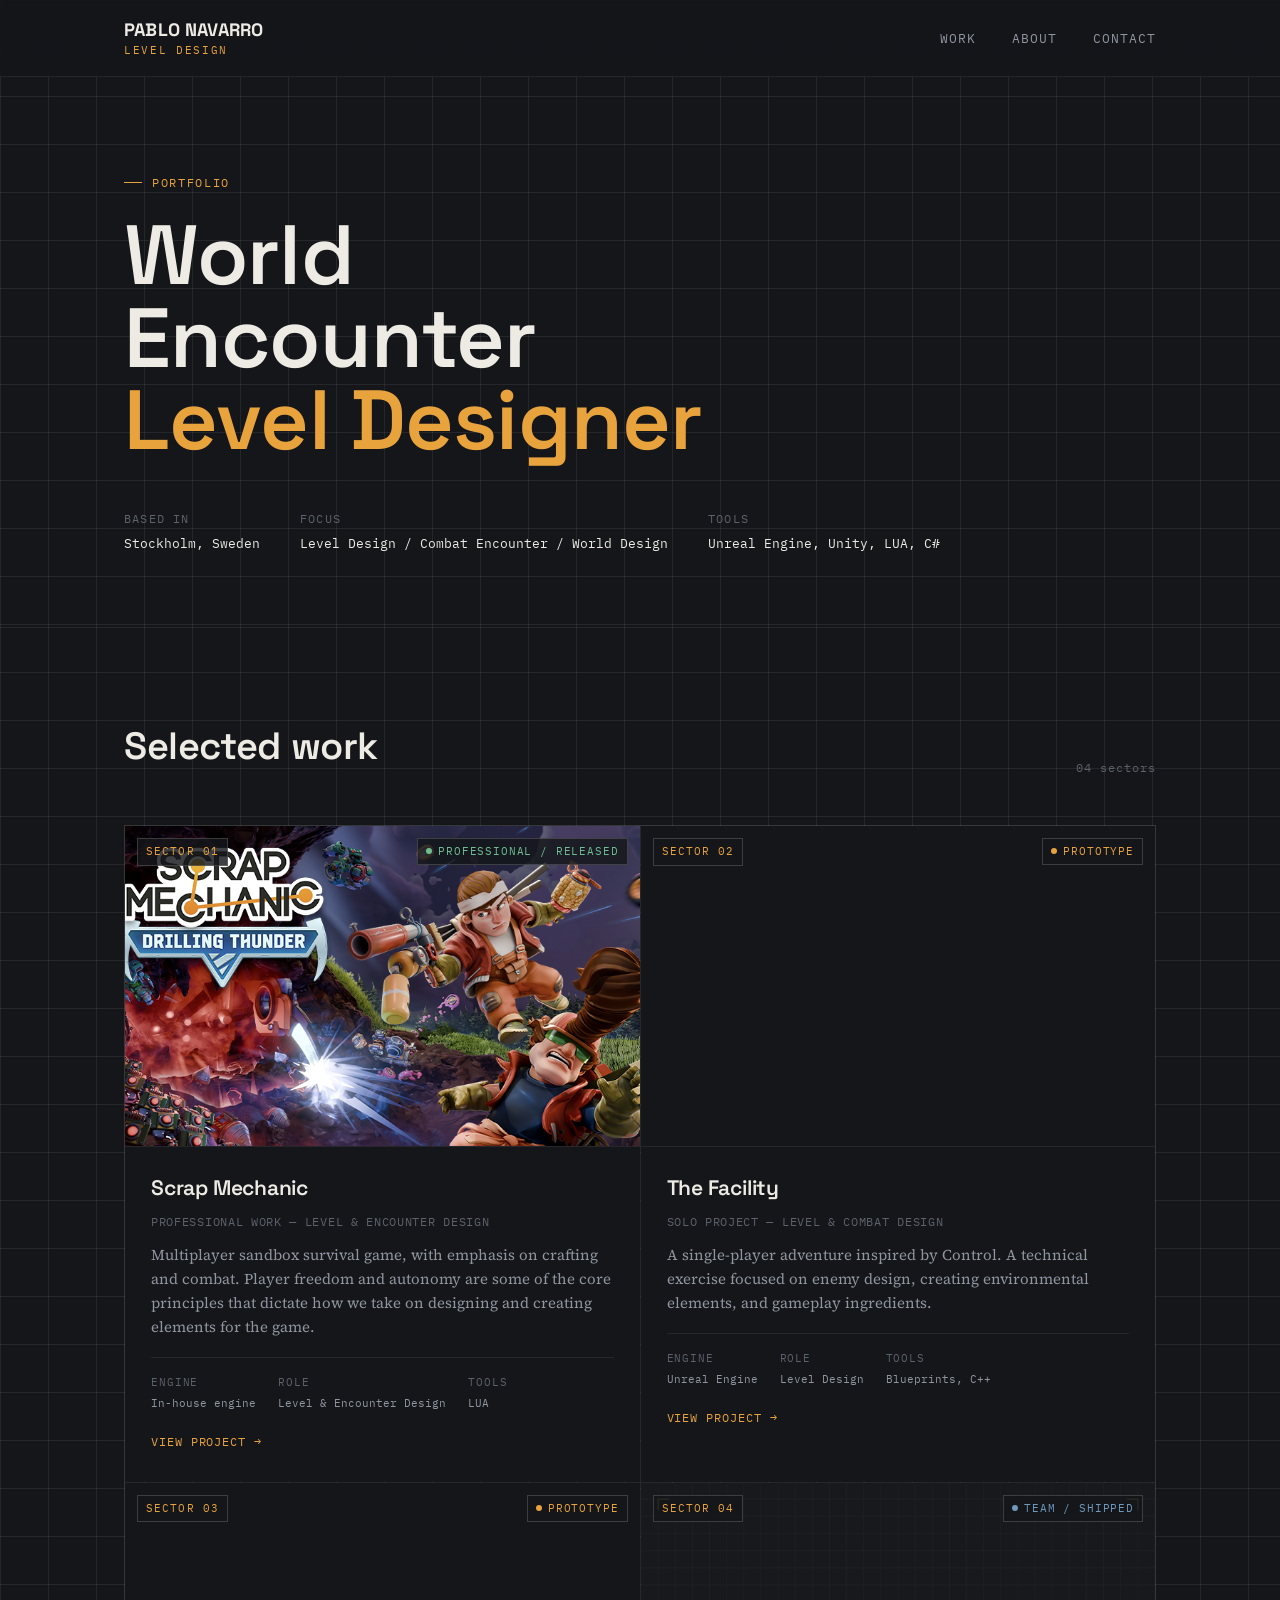
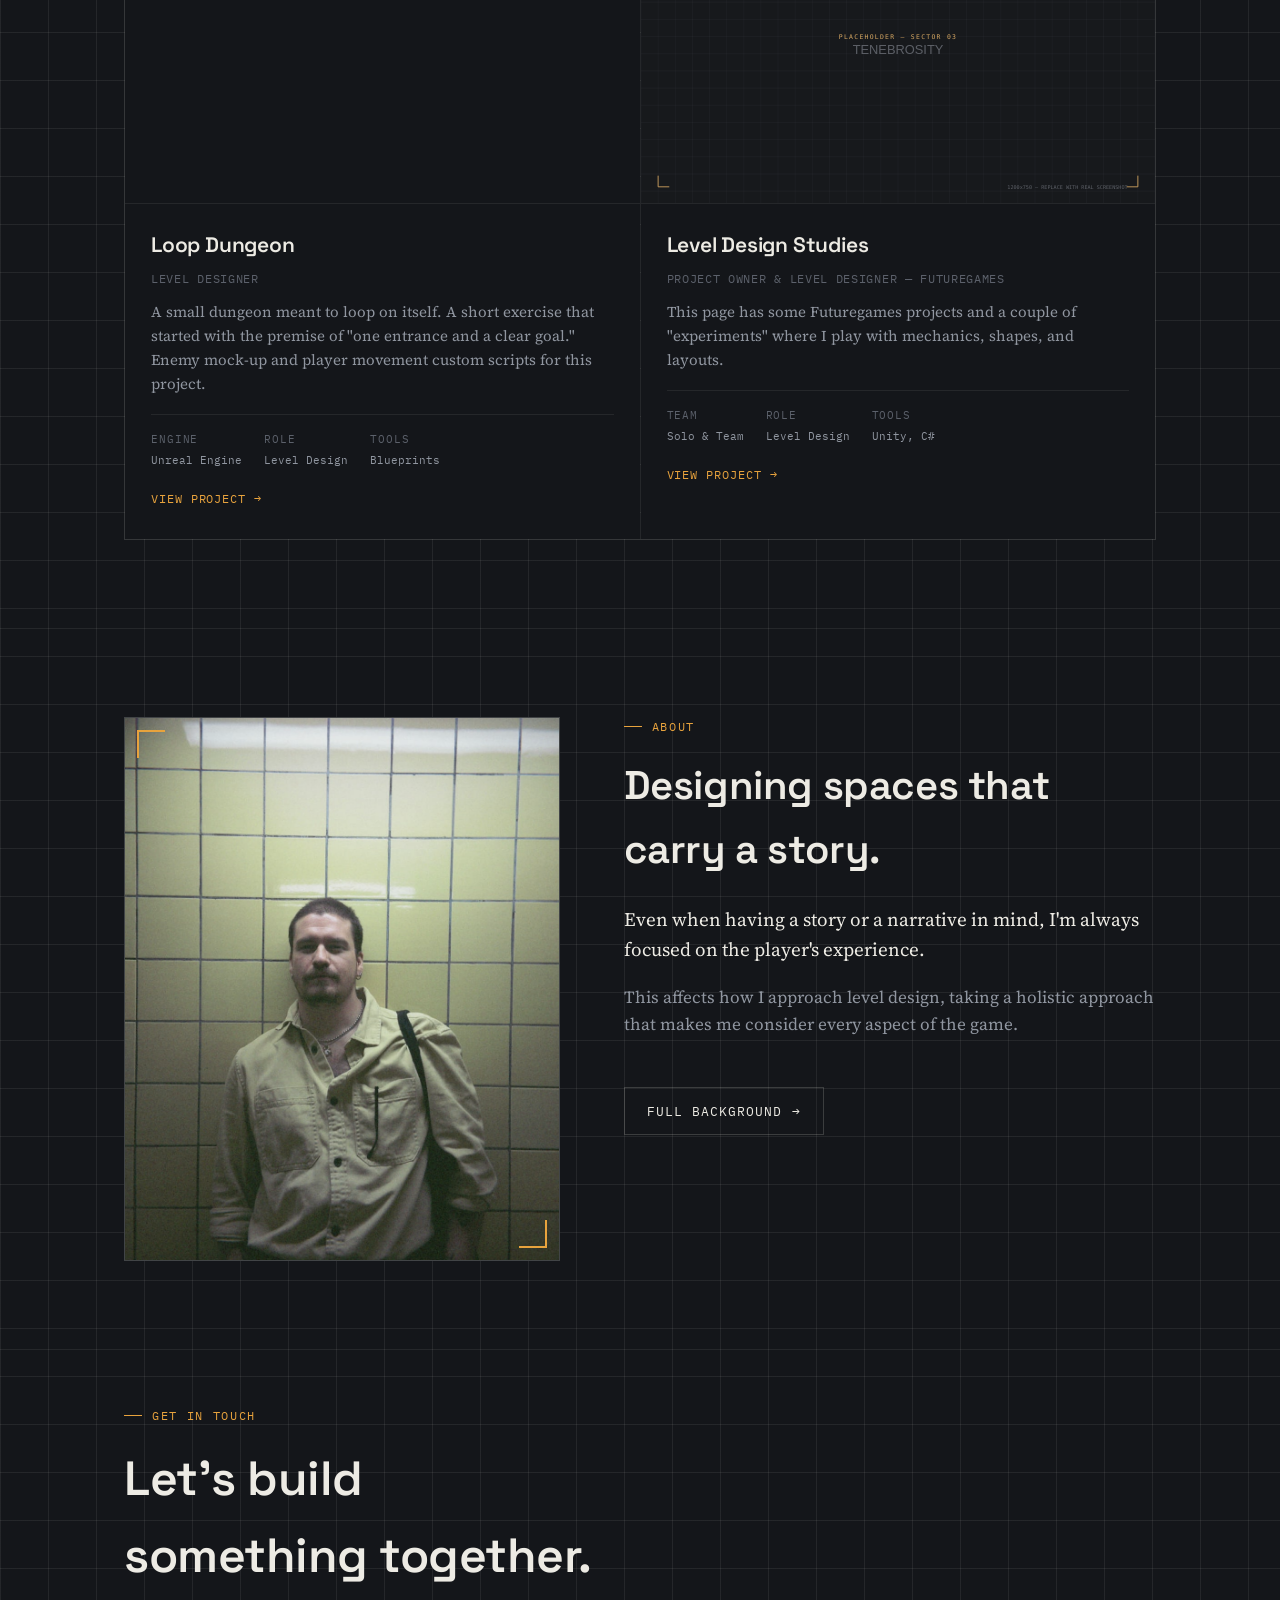
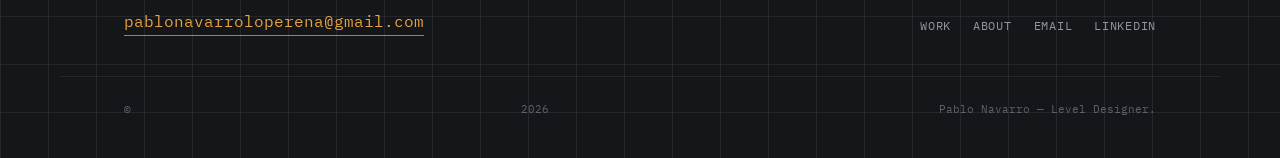
==== index.html @ ce0a7818 "Remove lede paragraph from homepage hero Co-Authored-By: Claude Sonnet 5.5 <noreply@anthropic.com>" ====
<!DOCTYPE html>
<html lang="en">
<head>
<meta charset="UTF-8">
<meta name="viewport" content="width=device-width, initial-scale=1.0">
<title>Pablo Navarro — Level Designer</title>
<meta name="description" content="Level designer focused on combat pacing, environmental storytelling, and encounter design.">
<link rel="stylesheet" href="css/style.css">
</head>
<body>

<header class="site-header">
  <div class="wrap">
    <a href="index.html" class="brand">PABLO NAVARRO<span>Level Design</span></a>
    <nav class="nav-links">
      <a href="index.html#work">Work</a>
      <a href="about.html">About</a>
      <a href="index.html#contact">Contact</a>
    </nav>
    <button class="nav-toggle" aria-label="Toggle menu" aria-expanded="false">Menu</button>
  </div>
</header>

<section class="hero">
  <div class="wrap">
    <div class="eyebrow">Portfolio</div>
    <h1>World<br>Encounter<br><em>Level Designer</em></h1>
    <div class="hero-meta">
      <div><span class="k">Based in</span><span class="v">Stockholm, Sweden</span></div>
      <div><span class="k">Focus</span><span class="v">Level Design / Combat Encounter / World Design</span></div>
      <div><span class="k">Tools</span><span class="v">Unreal Engine, Unity, LUA, C#</span></div>
    </div>
  </div>
</section>

<section class="section" id="work">
  <div class="wrap">
    <div class="section-head">
      <h2>Selected work</h2>
      <span class="count">04 sectors</span>
    </div>

    <div class="level-grid">

      <!-- 01 — Scrap Mechanic (flagship) -->
      <a class="tile" href="scrap-mechanic/">
        <div class="tile-media">
          <img src="images/scrap-mechanic/scrap-mechanic-thumb.png" alt="Scrap Mechanic — build screenshot">
          <span class="bracket tl"></span><span class="bracket tr"></span><span class="bracket bl"></span><span class="bracket br"></span>
          <span class="tile-sector">SECTOR 01</span>
          <span class="tile-status shipped">Professional / Released</span>
        </div>
        <div class="tile-body">
          <h3>Scrap Mechanic</h3>
          <div class="role">Professional Work — Level &amp; Encounter Design</div>
          <p>Multiplayer sandbox survival game, with emphasis on crafting and combat. Player freedom and autonomy are some of the core principles that dictate how we take on designing and creating elements for the game.</p>
          <div class="tile-readout">
            <div><span class="k">Engine</span><span class="v">In-house engine</span></div>
            <div><span class="k">Role</span><span class="v">Level &amp; Encounter Design</span></div>
            <div><span class="k">Tools</span><span class="v">LUA</span></div>
          </div>
          <span class="tile-cta">View Project <span class="arrow">→</span></span>
        </div>
      </a>

      <!-- 02 — The Facility -->
      <a class="tile" href="projects/facility.html">
        <div class="tile-media">
          <video src="images/facility/facility-thumb.mp4" autoplay loop muted playsinline aria-label="The Facility — project overview"></video>
          <span class="bracket tl"></span><span class="bracket tr"></span><span class="bracket bl"></span><span class="bracket br"></span>
          <span class="tile-sector">SECTOR 02</span>
          <span class="tile-status proto">Prototype</span>
        </div>
        <div class="tile-body">
          <h3>The Facility</h3>
          <div class="role">Solo Project — Level &amp; Combat Design</div>
          <p>A single-player adventure inspired by Control. A technical exercise focused on enemy design, creating environmental elements, and gameplay ingredients.</p>
          <div class="tile-readout">
            <div><span class="k">Engine</span><span class="v">Unreal Engine</span></div>
            <div><span class="k">Role</span><span class="v">Level Design</span></div>
            <div><span class="k">Tools</span><span class="v">Blueprints, C++</span></div>
          </div>
          <span class="tile-cta">View Project <span class="arrow">→</span></span>
        </div>
      </a>

      <!-- 03 — Loop Dungeon -->
      <a class="tile" href="loop-dungeon/">
        <div class="tile-media">
          <video src="images/loop-dungeon/loop-dungeon-thumb.mp4" autoplay loop muted playsinline aria-label="Loop Dungeon — gameplay overview"></video>
          <span class="bracket tl"></span><span class="bracket tr"></span><span class="bracket bl"></span><span class="bracket br"></span>
          <span class="tile-sector">SECTOR 03</span>
          <span class="tile-status proto">Prototype</span>
        </div>
        <div class="tile-body">
          <h3>Loop Dungeon</h3>
          <div class="role">Level Designer</div>
          <p>A small dungeon meant to loop on itself. A short exercise that started with the premise of "one entrance and a clear goal." Enemy mock-up and player movement custom scripts for this project.</p>
          <div class="tile-readout">
            <div><span class="k">Engine</span><span class="v">Unreal Engine</span></div>
            <div><span class="k">Role</span><span class="v">Level Design</span></div>
            <div><span class="k">Tools</span><span class="v">Blueprints</span></div>
          </div>
          <span class="tile-cta">View Project <span class="arrow">→</span></span>
        </div>
      </a>

      <!-- 04 — Tenebrosity -->
      <a class="tile" href="projects/ld-studies.html">
        <div class="tile-media">
          <img src="images/ld-studies/tenebrosity-thumb.svg" alt="Tenebrosity — co-op puzzle screenshot placeholder">
          <span class="bracket tl"></span><span class="bracket tr"></span><span class="bracket bl"></span><span class="bracket br"></span>
          <span class="tile-sector">SECTOR 04</span>
          <span class="tile-status team">Team / Shipped</span>
        </div>
        <div class="tile-body">
          <h3>Level Design Studies</h3>
          <div class="role">Project Owner &amp; Level Designer — Futuregames</div>
          <p>This page has some Futuregames projects and a couple of "experiments" where I play with mechanics, shapes, and layouts.</p>
          <div class="tile-readout">
            <div><span class="k">Team</span><span class="v">Solo &amp; Team</span></div>
            <div><span class="k">Role</span><span class="v">Level Design</span></div>
            <div><span class="k">Tools</span><span class="v">Unity, C#</span></div>
          </div>
          <span class="tile-cta">View Project <span class="arrow">→</span></span>
        </div>
      </a>

    </div>
  </div>
</section>

<section class="section">
  <div class="wrap two-col">
    <div class="frame">
      <img src="images/about/about-portrait-main.jpeg" alt="Portrait of Pablo Navarro">
    </div>
    <div>
      <div class="eyebrow">About</div>
      <h2 style="margin-top:18px; font-size:clamp(28px,4vw,40px);">Designing spaces that carry a story.</h2>
      <p class="lead-text" style="margin-top:22px;">Even when having a story or a narrative in mind, I'm always focused on the player's experience.</p>
      <p style="margin-top:16px;">This affects how I approach level design, taking a holistic approach that makes me consider every aspect of the game.</p>
      <a href="about.html" class="cta-btn ghost">Full background <span class="arrow">→</span></a>
    </div>
  </div>
</section>

<footer class="site-footer" id="contact">
  <div class="wrap">
    <div class="footer-contact">
      <div class="eyebrow">Get in touch</div>
      <h2 style="margin-top:16px;">Let's build<br>something together.</h2>
      <a class="email" href="mailto:pablonavarroloperena@gmail.com">pablonavarroloperena@gmail.com</a>
    </div>
    <div class="footer-links">
      <a href="index.html#work">Work</a>
      <a href="about.html">About</a>
      <a href="mailto:pablonavarroloperena@gmail.com">Email</a>
      <a href="https://www.linkedin.com/in/pablo-navarro-loperena/" target="_blank" rel="noopener">LinkedIn</a>
    </div>
  </div>
  <div class="wrap footer-meta">
    © <span id="year"></span> Pablo Navarro — Level Designer.
  </div>
</footer>

<script src="js/nav.js"></script>
<script>document.getElementById('year').textContent = new Date().getFullYear();</script>
</body>
</html>
---- css/style.css ----
/* ============================================================
   PABLO NAVARRO — LEVEL DESIGN PORTFOLIO
   Design concept: a "level-select / mission briefing" document.
   Blockout-marker amber accent, blueprint grid texture, HUD-style
   corner brackets on imagery, monospace technical readouts.
   ============================================================ */

@import url('https://fonts.googleapis.com/css2?family=Space+Grotesk:wght@400;500;600;700&family=Source+Serif+4:ital,opsz,wght@0,8..60,400;0,8..60,500;1,8..60,400&family=IBM+Plex+Mono:wght@400;500&display=swap');

:root {
  /* ---- color tokens ---- */
  --bg:            #14161a;
  --bg-panel:      #1b1e23;
  --bg-panel-2:    #22262c;
  --line:          rgba(237, 235, 228, 0.08);
  --line-strong:   rgba(237, 235, 228, 0.18);
  --text:          #edebe4;
  --text-muted:    #9096a0;
  --text-faint:    #5c616b;
  --accent:        #e8a33d;
  --accent-dim:    #b67f2c;
  --accent-soft:   rgba(232, 163, 61, 0.12);
  --accent-2:      #DDD7D7; /* secondary accent, text emphasis only (not headers) */
  --status-shipped:#6fbe8f;
  --status-proto:  #e8a33d;
  --status-team:   #6f9abe;

  /* ---- type tokens ---- */
  --f-display: 'Space Grotesk', sans-serif;
  --f-body:    'Source Serif 4', Georgia, serif;
  --f-mono:    'IBM Plex Mono', monospace;

  /* ---- layout tokens ---- */
  --maxw: 1160px;
  --gutter: clamp(20px, 5vw, 64px);
  --radius: 2px;
}

* { box-sizing: border-box; }
html { scroll-behavior: smooth; }

body {
  margin: 0;
  background: var(--bg);
  background-image:
    linear-gradient(var(--line) 1px, transparent 1px),
    linear-gradient(90deg, var(--line) 1px, transparent 1px);
  background-size: 48px 48px;
  color: var(--text);
  font-family: var(--f-body);
  font-size: 17px;
  line-height: 1.6;
  -webkit-font-smoothing: antialiased;
}

img { max-width: 100%; display: block; }

a { color: inherit; text-decoration: none; }

::selection { background: var(--accent-soft); color: var(--accent); }

/* Respect reduced motion */
@media (prefers-reduced-motion: reduce) {
  * { animation-duration: 0.001ms !important; transition-duration: 0.001ms !important; }
  html { scroll-behavior: auto; }
}

:focus-visible {
  outline: 2px solid var(--accent);
  outline-offset: 3px;
}

.wrap {
  max-width: var(--maxw);
  margin: 0 auto;
  padding: 0 var(--gutter);
}

.eyebrow {
  font-family: var(--f-mono);
  font-size: 12px;
  letter-spacing: 0.14em;
  text-transform: uppercase;
  color: var(--accent);
  display: flex;
  align-items: center;
  gap: 10px;
}
.eyebrow::before {
  content: "";
  width: 18px;
  height: 1px;
  background: var(--accent);
  display: inline-block;
}

h1, h2, h3, h4 {
  font-family: var(--f-display);
  font-weight: 600;
  letter-spacing: -0.01em;
  margin: 0;
  color: var(--text);
}

p { margin: 0 0 1em; color: var(--text-muted); }
p:last-child { margin-bottom: 0; }

/* ---------------------------------------------------------
   NAV
   --------------------------------------------------------- */
.site-header {
  position: sticky;
  top: 0;
  z-index: 40;
  background: rgba(20, 22, 26, 0.86);
  backdrop-filter: blur(10px);
  border-bottom: 1px solid var(--line);
}
.site-header .wrap {
  display: flex;
  align-items: center;
  justify-content: space-between;
  height: 76px;
}
.brand {
  font-family: var(--f-display);
  font-weight: 700;
  font-size: 18px;
  letter-spacing: 0.01em;
  display: flex;
  flex-direction: column;
  line-height: 1.15;
}
.brand span {
  font-family: var(--f-mono);
  font-weight: 400;
  font-size: 10.5px;
  letter-spacing: 0.16em;
  color: var(--accent);
  text-transform: uppercase;
  margin-top: 3px;
}
.nav-links {
  display: flex;
  gap: 36px;
  font-family: var(--f-mono);
  font-size: 12.5px;
  letter-spacing: 0.08em;
  text-transform: uppercase;
}
.nav-links a {
  color: var(--text-muted);
  position: relative;
  padding: 4px 0;
  transition: color 0.15s ease;
}
.nav-links a:hover, .nav-links a[aria-current="page"] { color: var(--text); }
.nav-links a[aria-current="page"]::after {
  content: "";
  position: absolute;
  left: 0; right: 0; bottom: -2px;
  height: 2px;
  background: var(--accent);
}
.nav-toggle {
  display: none;
  background: none;
  border: 1px solid var(--line-strong);
  color: var(--text);
  font-family: var(--f-mono);
  font-size: 11px;
  padding: 8px 12px;
  letter-spacing: 0.08em;
  text-transform: uppercase;
}

@media (max-width: 760px) {
  .nav-links {
    position: absolute;
    top: 76px; left: 0; right: 0;
    flex-direction: column;
    gap: 0;
    background: var(--bg-panel);
    border-bottom: 1px solid var(--line);
    max-height: 0;
    overflow: hidden;
    transition: max-height 0.25s ease;
  }
  .nav-links.open { max-height: 260px; }
  .nav-links a { padding: 16px var(--gutter); border-bottom: 1px solid var(--line); }
  .nav-toggle { display: block; }
}

/* ---------------------------------------------------------
   HERO
   --------------------------------------------------------- */
.hero {
  padding: 96px 0 72px;
  border-bottom: 1px solid var(--line);
  position: relative;
}
.hero .eyebrow { margin-bottom: 22px; }
.hero h1 {
  font-size: clamp(42px, 7vw, 84px);
  line-height: 0.98;
}
.hero h1 em {
  font-style: normal;
  color: var(--accent);
}
.hero .lede {
  font-family: var(--f-body);
  font-size: clamp(17px, 2vw, 20px);
  color: var(--text-muted);
  max-width: 46ch;
  margin-top: 26px;
}
.hero-meta {
  display: flex;
  gap: 40px;
  margin-top: 48px;
  flex-wrap: wrap;
  font-family: var(--f-mono);
  font-size: 12px;
}
.hero-meta div { display: flex; flex-direction: column; gap: 6px; }
.hero-meta .k { color: var(--text-faint); letter-spacing: 0.1em; text-transform: uppercase; }
.hero-meta .v { color: var(--text); font-size: 13px; }

/* ---------------------------------------------------------
   SECTION HEADINGS
   --------------------------------------------------------- */
.section {
  padding: 88px 0;
  border-bottom: 1px solid var(--line);
}
.section-head {
  display: flex;
  justify-content: space-between;
  align-items: flex-end;
  gap: 24px;
  margin-bottom: 48px;
  flex-wrap: wrap;
}
.section-head h2 { font-size: clamp(28px, 4vw, 38px); }
.section-head .count {
  font-family: var(--f-mono);
  font-size: 12px;
  color: var(--text-faint);
  letter-spacing: 0.08em;
}

/* ---------------------------------------------------------
   LEVEL-SELECT PROJECT GRID
   --------------------------------------------------------- */
.level-grid {
  display: grid;
  grid-template-columns: repeat(2, 1fr);
  gap: 1px;
  background: var(--line);
  border: 1px solid var(--line);
}
@media (max-width: 720px) {
  .level-grid { grid-template-columns: 1fr; }
}

.tile {
  background: var(--bg);
  display: block;
  padding: 0;
  position: relative;
  transition: background 0.2s ease;
}
.tile:hover { background: var(--bg-panel); }

.tile-media {
  position: relative;
  aspect-ratio: 16/10;
  overflow: hidden;
  border-bottom: 1px solid var(--line);
}
.tile-media img, .tile-media video {
  width: 100%; height: 100%; object-fit: cover;
  filter: grayscale(35%) contrast(1.05);
  transition: filter 0.3s ease, transform 0.4s ease;
}
.tile:hover .tile-media img, .tile:hover .tile-media video { filter: grayscale(0%) contrast(1.05); transform: scale(1.03); }

.tile-media .bracket {
  position: absolute;
  width: 20px; height: 20px;
  border-color: var(--accent);
  border-style: solid;
  opacity: 0;
  transition: opacity 0.2s ease;
}
.tile:hover .tile-media .bracket { opacity: 1; }
.bracket.tl { top: 10px; left: 10px; border-width: 2px 0 0 2px; }
.bracket.tr { top: 10px; right: 10px; border-width: 2px 2px 0 0; }
.bracket.bl { bottom: 10px; left: 10px; border-width: 0 0 2px 2px; }
.bracket.br { bottom: 10px; right: 10px; border-width: 0 2px 2px 0; }

.tile-sector {
  position: absolute;
  top: 12px; left: 12px;
  font-family: var(--f-mono);
  font-size: 11px;
  letter-spacing: 0.1em;
  background: rgba(20,22,26,0.82);
  color: var(--accent);
  padding: 4px 8px;
  border: 1px solid var(--line-strong);
}

.tile-status {
  position: absolute;
  top: 12px; right: 12px;
  font-family: var(--f-mono);
  font-size: 10.5px;
  letter-spacing: 0.08em;
  text-transform: uppercase;
  padding: 4px 8px;
  background: rgba(20,22,26,0.82);
  border: 1px solid var(--line-strong);
  display: flex;
  align-items: center;
  gap: 6px;
}
.tile-status::before {
  content: "";
  width: 6px; height: 6px;
  border-radius: 50%;
  background: var(--dot, var(--status-proto));
}
.tile-status.shipped { --dot: var(--status-shipped); color: var(--status-shipped); }
.tile-status.proto   { --dot: var(--status-proto); color: var(--status-proto); }
.tile-status.team    { --dot: var(--status-team); color: var(--status-team); }

.tile-body { padding: 24px 26px 28px; }
.tile-body h3 {
  font-size: 21px;
  margin-bottom: 8px;
}
.tile-body .role {
  font-family: var(--f-mono);
  font-size: 11.5px;
  color: var(--text-faint);
  letter-spacing: 0.06em;
  text-transform: uppercase;
  margin-bottom: 12px;
}
.tile-body p { font-size: 15px; }

.tile-readout {
  display: flex;
  gap: 22px;
  margin-top: 18px;
  padding-top: 16px;
  border-top: 1px solid var(--line);
  font-family: var(--f-mono);
  font-size: 11px;
  flex-wrap: wrap;
}
.tile-readout div { display: flex; flex-direction: column; gap: 3px; }
.tile-readout .k { color: var(--text-faint); letter-spacing: 0.08em; text-transform: uppercase; }
.tile-readout .v { color: var(--text-muted); }

.tile-cta {
  margin-top: 20px;
  display: inline-flex;
  align-items: center;
  gap: 8px;
  font-family: var(--f-mono);
  font-size: 11.5px;
  letter-spacing: 0.08em;
  text-transform: uppercase;
  color: var(--accent);
}
.tile-cta .arrow { transition: transform 0.15s ease; }
.tile:hover .tile-cta .arrow { transform: translateX(4px); }

/* ---------------------------------------------------------
   ABOUT TEASER / GENERIC TWO-COL
   --------------------------------------------------------- */
.two-col {
  display: grid;
  grid-template-columns: 0.9fr 1.1fr;
  gap: 64px;
}
@media (max-width: 780px) {
  .two-col { grid-template-columns: 1fr; gap: 36px; }
}
.frame {
  border: 1px solid var(--line-strong);
  position: relative;
  aspect-ratio: 4/5;
  overflow: hidden;
  background: var(--bg-panel);
}
.frame img { width: 100%; height: 100%; object-fit: cover; filter: grayscale(30%); }
.frame::before, .frame::after {
  content: "";
  position: absolute;
  width: 26px; height: 26px;
  border-color: var(--accent);
  border-style: solid;
  z-index: 2;
}
.frame::before { top: 12px; left: 12px; border-width: 2px 0 0 2px; }
.frame::after { bottom: 12px; right: 12px; border-width: 0 2px 2px 0; }

.lead-text { font-size: 19px; color: var(--text); font-family: var(--f-body); }
.lead-text + p { margin-top: 18px; }

.tag-list { display: flex; flex-wrap: wrap; gap: 8px; margin-top: 22px; }
.tag {
  font-family: var(--f-mono);
  font-size: 11px;
  letter-spacing: 0.06em;
  text-transform: uppercase;
  border: 1px solid var(--line-strong);
  padding: 6px 10px;
  color: var(--text-muted);
}

.cta-btn {
  display: inline-flex;
  align-items: center;
  gap: 10px;
  margin-top: 32px;
  font-family: var(--f-mono);
  font-size: 12.5px;
  letter-spacing: 0.08em;
  text-transform: uppercase;
  color: var(--bg);
  background: var(--accent);
  padding: 13px 22px;
  border: 1px solid var(--accent);
  transition: background 0.15s ease, color 0.15s ease;
}
.cta-btn:hover { background: transparent; color: var(--accent); }
.cta-btn.ghost { background: transparent; color: var(--text); border-color: var(--line-strong); }
.cta-btn.ghost:hover { border-color: var(--accent); color: var(--accent); }

/* ---------------------------------------------------------
   FOOTER
   --------------------------------------------------------- */
.site-footer {
  padding: 56px 0 40px;
}
.site-footer .wrap {
  display: flex;
  justify-content: space-between;
  align-items: flex-end;
  flex-wrap: wrap;
  gap: 24px;
}
.footer-contact h2 {
  font-size: clamp(30px, 5vw, 48px);
}
.footer-contact a.email {
  font-family: var(--f-mono);
  color: var(--accent);
  font-size: 16px;
  margin-top: 14px;
  display: inline-block;
  border-bottom: 1px solid var(--accent-dim);
}
.footer-links {
  display: flex;
  gap: 22px;
  font-family: var(--f-mono);
  font-size: 12px;
  letter-spacing: 0.06em;
  text-transform: uppercase;
}
.footer-links a { color: var(--text-muted); }
.footer-links a:hover { color: var(--accent); }
.footer-meta {
  font-family: var(--f-mono);
  font-size: 11px;
  color: var(--text-faint);
  margin-top: 40px;
  padding-top: 24px;
  border-top: 1px solid var(--line);
}

/* ---------------------------------------------------------
   PROJECT / CASE STUDY PAGE
   --------------------------------------------------------- */
.project-hero {
  padding: 56px 0 0;
}
.breadcrumb {
  font-family: var(--f-mono);
  font-size: 11.5px;
  color: var(--text-faint);
  letter-spacing: 0.06em;
  text-transform: uppercase;
  margin-bottom: 28px;
}
.breadcrumb a { color: var(--text-muted); }
.breadcrumb a:hover { color: var(--accent); }

.project-title-row {
  display: flex;
  justify-content: space-between;
  align-items: flex-end;
  gap: 24px;
  flex-wrap: wrap;
  padding-bottom: 40px;
  border-bottom: 1px solid var(--line);
}
.project-title-row h1 { font-size: clamp(36px, 6vw, 60px); max-width: 16ch; }

.spec-sheet {
  display: grid;
  grid-template-columns: repeat(4, 1fr);
  gap: 1px;
  background: var(--line);
  border: 1px solid var(--line);
  margin-top: 40px;
}
@media (max-width: 700px) { .spec-sheet { grid-template-columns: repeat(2, 1fr); } }
.spec-sheet div { background: var(--bg); padding: 20px 22px; }
.spec-sheet .k {
  font-family: var(--f-mono);
  font-size: 10.5px;
  color: var(--text-faint);
  letter-spacing: 0.1em;
  text-transform: uppercase;
  margin-bottom: 8px;
  display: block;
}
.spec-sheet .v { font-family: var(--f-display); font-size: 15px; color: var(--text); }

.hero-media {
  margin-top: 48px;
  border: 1px solid var(--line-strong);
  aspect-ratio: 16/9;
  overflow: hidden;
  position: relative;
}
.hero-media img, .hero-media > video { width: 100%; height: 100%; object-fit: cover; display: block; }

.project-body {
  padding: 72px 0;
}

/* Default (and the common desktop range, 781–1529px): rail sits
   in-column next to the prose, as a sticky sidebar. */
.project-body .wrap {
  display: grid;
  grid-template-columns: 200px 1fr;
  gap: 56px;
}
.project-body .rail {
  font-family: var(--f-mono);
  font-size: 11px;
  color: var(--text-faint);
  letter-spacing: 0.08em;
  text-transform: uppercase;
  position: sticky;
  top: 100px;
  align-self: start;
}
.rail-title { margin-bottom: 14px; }
.rail-nav { display: flex; flex-direction: column; gap: 4px; }
.rail-nav a {
  display: block;
  padding: 7px 10px;
  margin-left: -10px;
  color: var(--text-faint);
  text-decoration: none;
  border-left: 2px solid transparent;
  transition: color 0.15s ease, border-color 0.15s ease, background 0.15s ease;
}
.rail-nav a::before { content: "– "; }
.rail-nav a:hover {
  color: var(--accent);
  border-left-color: var(--accent);
  background: var(--bg-panel);
}

/* Keeps jumped-to sections clear of the sticky header, with real
   breathing room so the h2 title is fully visible, not just clear
   of the header's bottom edge. */
.framed[id] { scroll-margin-top: 150px; }
h3[id] { scroll-margin-top: 150px; }

/* Only on wide monitors is there enough margin outside the centered
   1160px column for the rail to pin near the browser's true left
   edge without overlapping the text. */
@media (min-width: 1530px) {
  .project-body .prose { grid-column: 1 / -1; }
  .project-body .rail {
    position: fixed;
    left: var(--gutter);
    top: 100px;
    width: 160px;
  }
}

@media (max-width: 780px) {
  .project-body .wrap { grid-template-columns: 1fr; gap: 24px; }
  .project-body .rail { position: static; }
}

.prose h2 {
  font-size: 24px;
  margin: 48px 0 18px;
}
.prose h2:first-child { margin-top: 0; }
.prose h3 {
  font-size: 21px;
  font-weight: 700;
  margin: 36px 0 14px;
}
.prose p { font-size: 16.5px; max-width: 68ch; }
.summary-copy p { max-width: none; font-size: 19px; color: var(--text); }

.framed {
  border: 1px solid var(--line-strong);
  background: var(--bg-panel);
  padding: 40px 44px;
  margin: 0 0 48px;
}
.framed h2 { color: var(--accent); }
.framed h2:first-child { margin-top: 0; }
@media (max-width: 560px) { .framed { padding: 28px 24px; } }

.framed.centered { text-align: center; }
.framed.centered ul {
  list-style-position: outside;
  padding-left: 1.3em;
  margin-left: auto;
  margin-right: auto;
  text-align: left; /* the list block sits centered on the page; the bullet text itself reads left-to-right */
}
.framed.centered p { margin-left: auto; margin-right: auto; }
.framed.centered h2 { font-weight: 800; }

.accent-text { color: var(--accent-2); }

.contribution-list > li { margin-bottom: 26px; }
.contribution-list > li:last-child { margin-bottom: 0; }
.category-label { display: inline-block; font-size: 17px; margin-bottom: 8px; color: var(--accent); }
/* Highlights reuses .category-label inline, mid-sentence — unlike Contribution's
   own-line usage, so it needs plain inline flow, not block spacing. */
#highlights .category-label { display: inline; margin-bottom: 0; font-size: inherit; }
.framed.centered ul ul {
  list-style-type: circle;
  margin: 4px 0 0;
}
.prose ul { color: var(--text-muted); padding-left: 20px; max-width: 68ch; }
.prose li { margin-bottom: 8px; }
.prose li ul { margin-top: 8px; }

.shot-grid {
  display: grid;
  grid-template-columns: 1fr 1fr;
  gap: 2px;
  margin: 28px 0;
}
.shot-grid.full { grid-template-columns: 1fr; }
.shot-grid img { border: 1px solid var(--line); }
.shot-grid video { width: 100%; border: 1px solid var(--line); display: block; background: #000; }

/* Drop-in responsive container for a YouTube/Vimeo <iframe> embed —
   replace the .media img with an iframe wrapped in this class. Only
   works if the video owner allows embedding (YouTube error 153 means
   they don't — use .video-link below instead in that case). */
.video-embed { position: relative; aspect-ratio: 16/9; }
.video-embed iframe { position: absolute; inset: 0; width: 100%; height: 100%; border: 0; }
/* Nested inside .hero-media, match its box exactly instead of the
   embed's own 16/9 default (hero-media uses 16/8), so nothing clips. */
.hero-media .video-embed { position: absolute; inset: 0; aspect-ratio: auto; }

/* Thumbnail that links out to YouTube instead of embedding — for
   videos with embedding disabled by their owner. */
.video-link { display: block; position: absolute; inset: 0; }
.play-button {
  position: absolute;
  top: 50%; left: 50%;
  transform: translate(-50%, -50%);
  width: 64px; height: 64px;
  border-radius: 50%;
  background: rgba(0,0,0,0.65);
  color: #fff;
  display: flex;
  align-items: center;
  justify-content: center;
  font-size: 22px;
  padding-left: 4px;
  transition: background 0.2s ease, transform 0.2s ease;
}
.video-link:hover .play-button { background: var(--accent); transform: translate(-50%, -50%) scale(1.08); }

figcaption, .caption {
  font-family: var(--f-mono);
  font-size: 11.5px;
  color: var(--text-faint);
  margin-top: 8px;
}

.slider { position: relative; margin: 28px 0; }
.slider.small { max-width: 420px; margin-left: auto; margin-right: auto; }
.slider-track {
  display: flex;
  overflow-x: auto;
  scroll-snap-type: x mandatory;
  scroll-behavior: smooth;
  -webkit-overflow-scrolling: touch;
  scrollbar-width: none;
}
.slider-track::-webkit-scrollbar { display: none; }
.slider-track .slide {
  flex: 0 0 100%;
  scroll-snap-align: start;
}
.slider-track img { width: 100%; border: 1px solid var(--line); display: block; }
.slider-track .video-embed { border: 1px solid var(--line); }
.slider-track video { width: 100%; aspect-ratio: 16/9; border: 1px solid var(--line); display: block; background: #000; }
.slider-arrow {
  position: absolute;
  top: 50%;
  transform: translateY(-50%);
  width: 44px; height: 44px;
  border-radius: 50%;
  border: 1px solid var(--line-strong);
  background: rgba(0,0,0,0.55);
  color: #fff;
  font-size: 20px;
  display: flex;
  align-items: center;
  justify-content: center;
  cursor: pointer;
  transition: background 0.2s ease, border-color 0.2s ease;
}
.slider-arrow:hover { background: var(--accent); border-color: var(--accent); }
.slider-arrow.prev { left: 12px; }
.slider-arrow.next { right: 12px; }
.slider-dots {
  display: flex;
  justify-content: center;
  gap: 8px;
  margin-top: 14px;
}
.slider-dots button {
  width: 8px; height: 8px;
  border-radius: 50%;
  border: 1px solid var(--line-strong);
  background: transparent;
  padding: 0;
  cursor: pointer;
}
.slider-dots button.active { background: var(--accent); border-color: var(--accent); }

.callout {
  border-left: 2px solid var(--accent);
  padding: 4px 0 4px 22px;
  margin: 32px 0;
  color: var(--text);
  font-size: 16px;
  max-width: 60ch;
}

.next-project {
  padding: 64px 0;
  display: flex;
  justify-content: space-between;
  align-items: center;
  flex-wrap: wrap;
  gap: 20px;
}
.next-project .label {
  font-family: var(--f-mono);
  font-size: 11px;
  color: var(--text-faint);
  letter-spacing: 0.1em;
  text-transform: uppercase;
  margin-bottom: 10px;
  display: block;
}
.next-project h3 { font-size: 30px; }
.next-project a { display: flex; align-items: center; gap: 16px; }
.next-project .arrow-box {
  width: 52px; height: 52px;
  border: 1px solid var(--line-strong);
  display: flex; align-items: center; justify-content: center;
  font-family: var(--f-mono);
  transition: border-color 0.15s ease, color 0.15s ease;
}
.next-project a:hover .arrow-box { border-color: var(--accent); color: var(--accent); }

/* ---------------------------------------------------------
   PLACEHOLDER MARKER (visible in-editor cue, not meant to ship)
   Remove class="needs-edit" once real content is in.
   --------------------------------------------------------- */
.needs-edit { outline: 1px dashed var(--accent-dim); outline-offset: 6px; }

/* ---------------------------------------------------------
   ABOUT PAGE specifics
   --------------------------------------------------------- */
.favorites-list {
  margin-top: 20px;
  display: grid;
  grid-template-columns: 1fr 1fr;
  gap: 10px 24px;
  font-family: var(--f-mono);
  font-size: 13.5px;
}
.favorites-list li { list-style: none; padding: 8px 0; border-bottom: 1px solid var(--line); color: var(--text-muted); }
@media (max-width: 560px) { .favorites-list { grid-template-columns: 1fr; } }

.timeline {
  margin-top: 12px;
}
.timeline .entry {
  display: grid;
  grid-template-columns: 120px 1fr;
  gap: 24px;
  padding: 22px 0;
  border-bottom: 1px solid var(--line);
}
.timeline .entry:first-child { padding-top: 0; }
@media (max-width: 600px) { .timeline .entry { grid-template-columns: 1fr; gap: 6px; } }
.timeline .yr { font-family: var(--f-mono); font-size: 12px; color: var(--accent); letter-spacing: 0.08em; }
.timeline h4 { font-size: 17px; margin-bottom: 6px; }
.timeline p { font-size: 14.5px; }
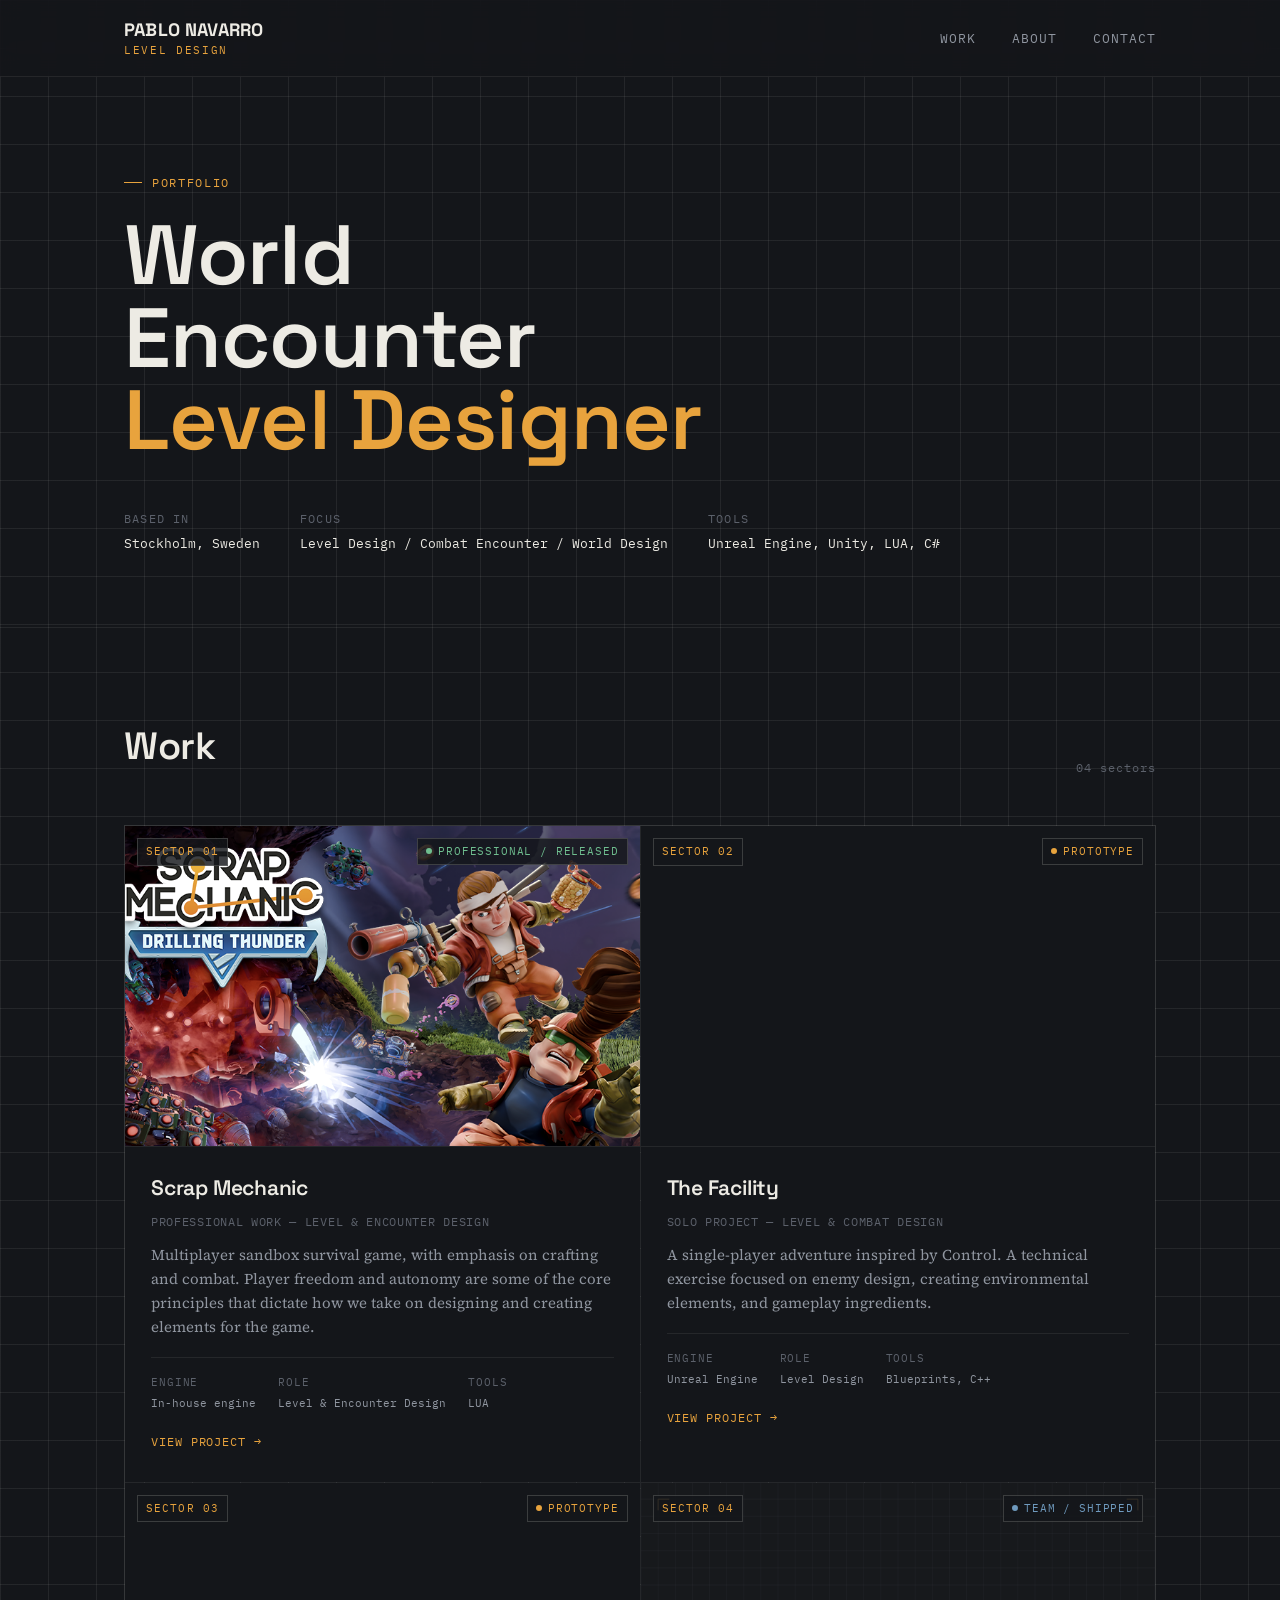
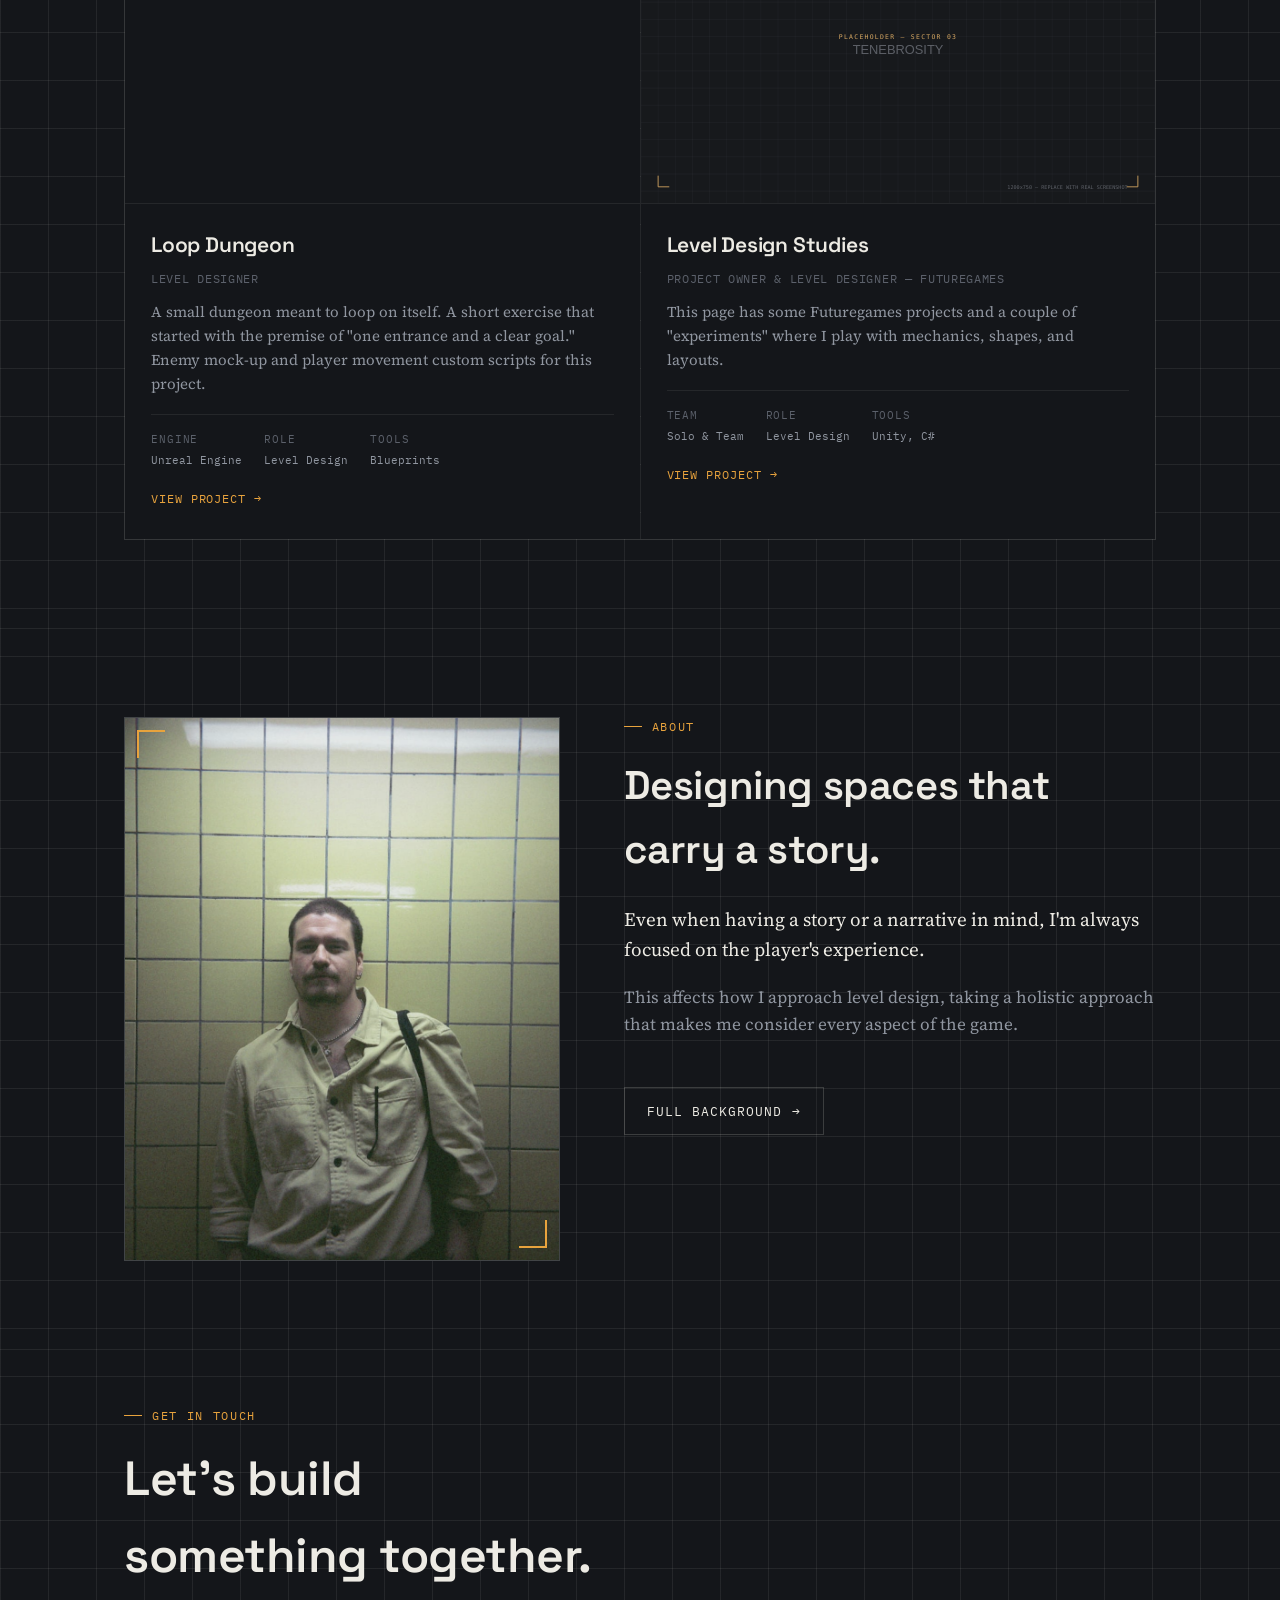
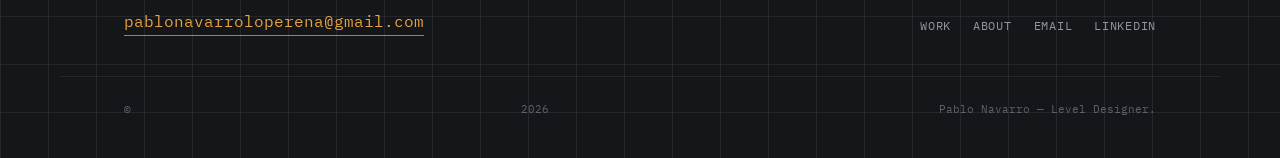
==== commit afb4b84d: "Rename homepage 'Selected work' heading to 'Work' Co-Authored-By: Claude Sonnet 5.5 <noreply@anthrop" ====
--- a/index.html
+++ b/index.html
@@ -36,7 +36,7 @@
 <section class="section" id="work">
   <div class="wrap">
     <div class="section-head">
-      <h2>Selected work</h2>
+      <h2>Work</h2>
       <span class="count">04 sectors</span>
     </div>
 
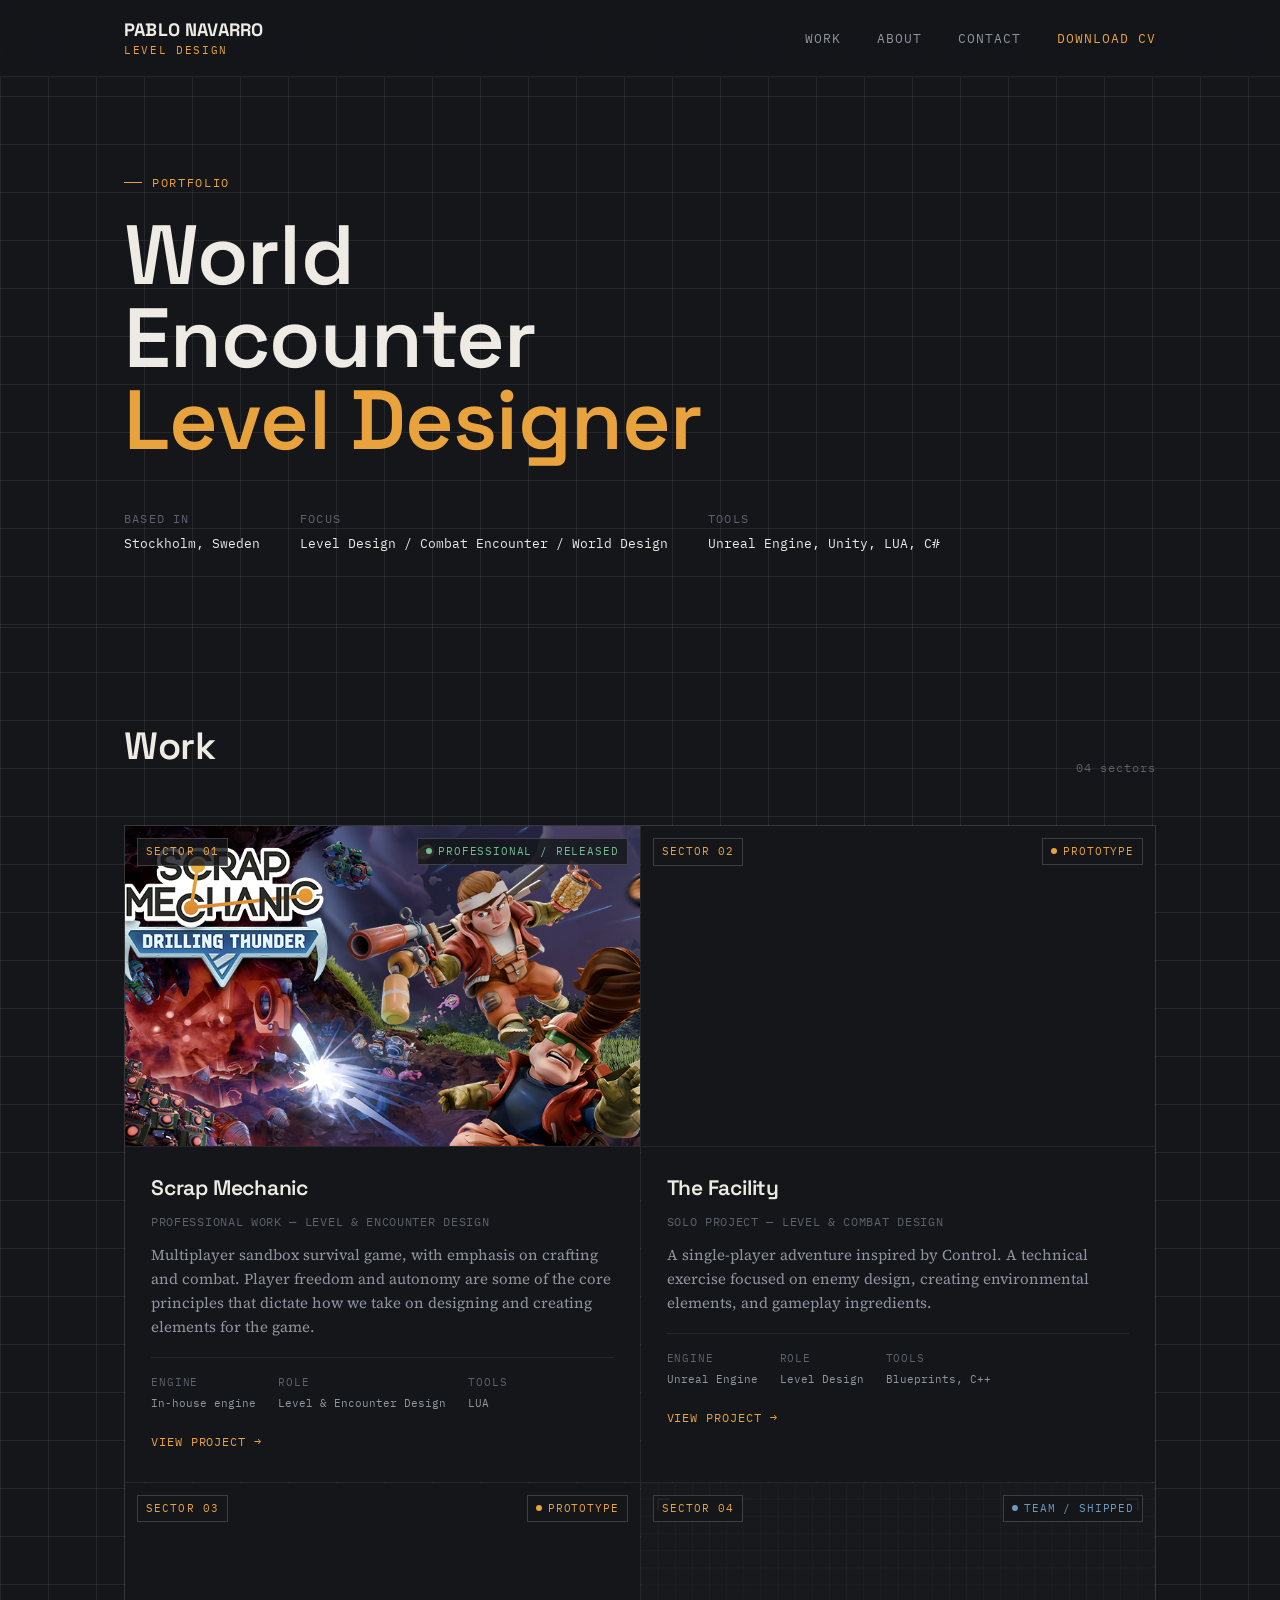
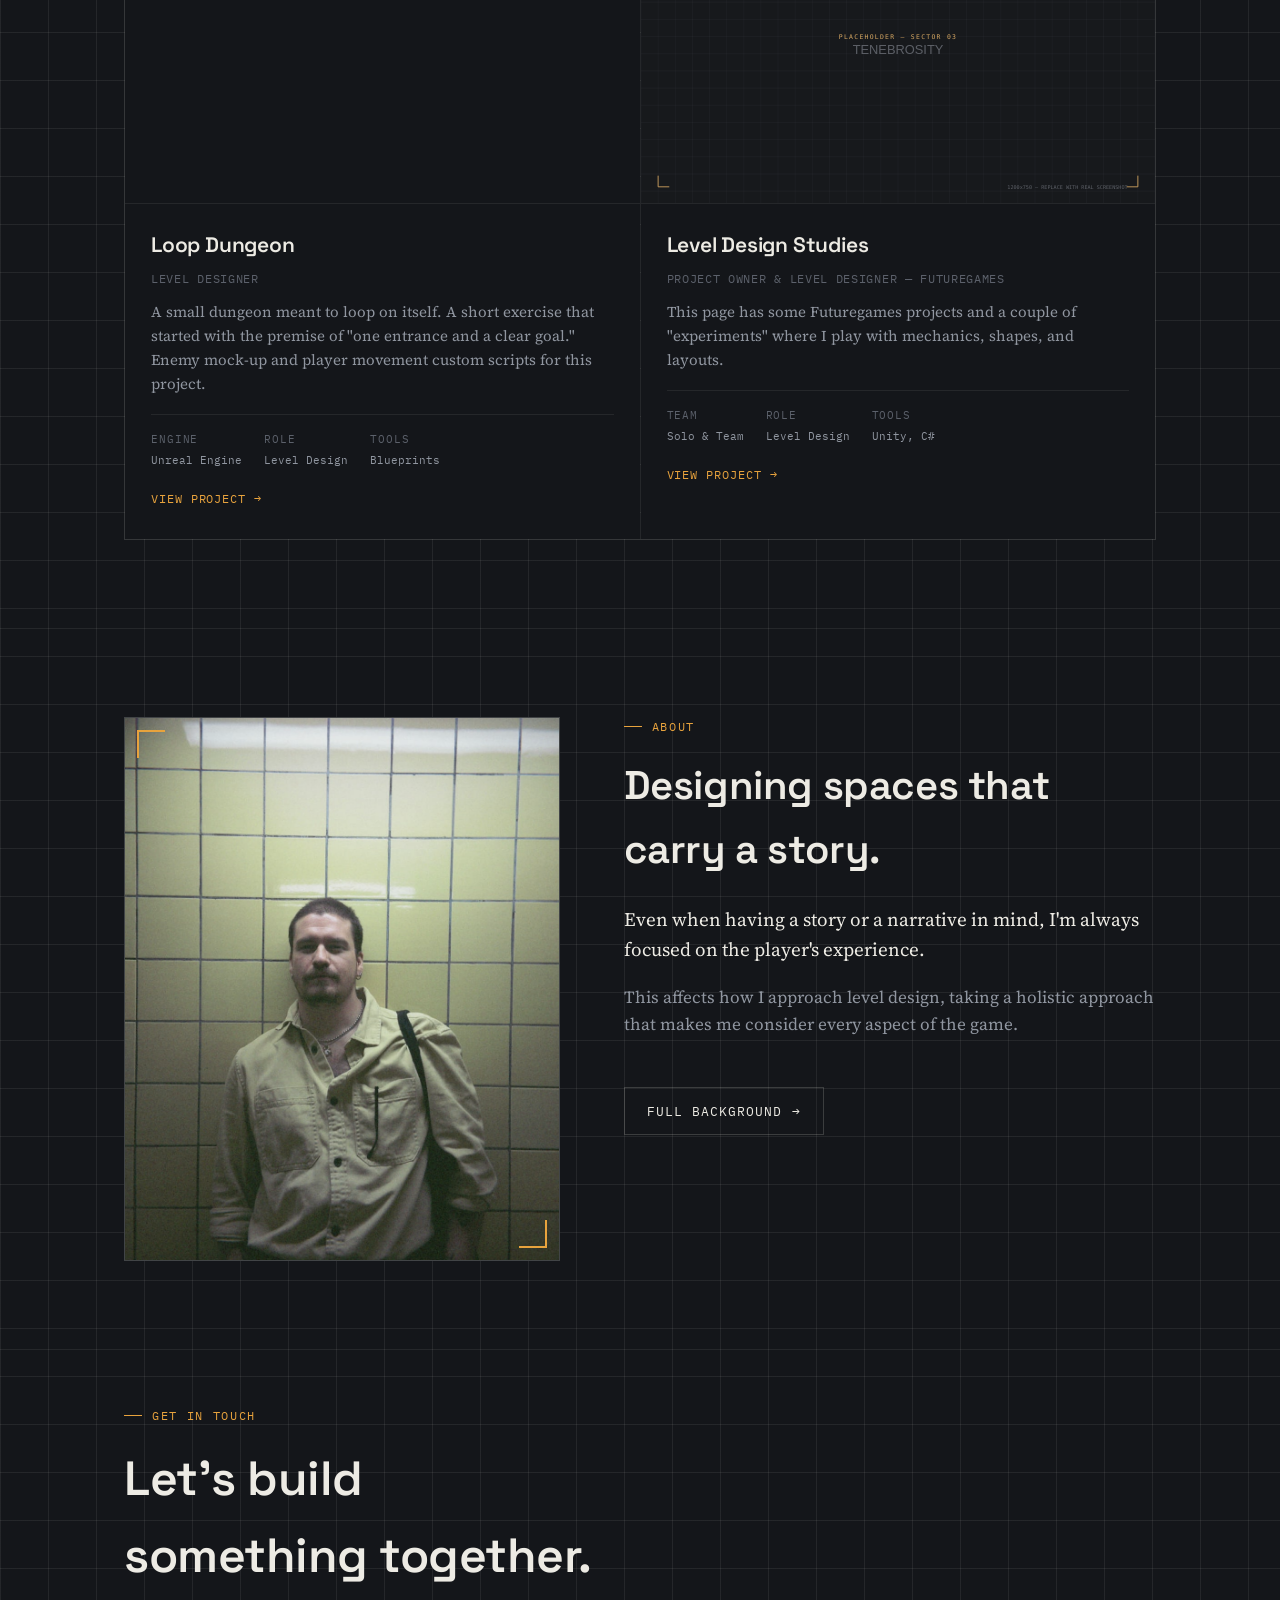
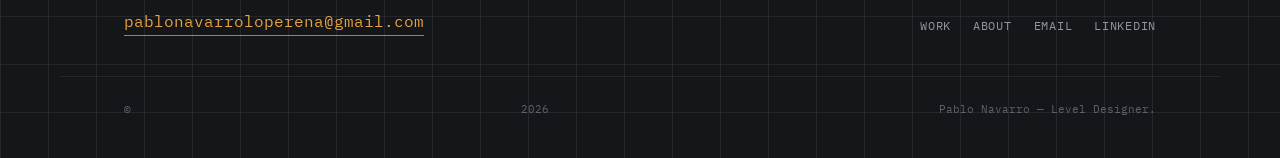
==== commit ed7ec68f: "Add Download CV tab to the site header, move About's CV button up Header tab on all six pages, color" ====
--- a/index.html
+++ b/index.html
@@ -16,6 +16,7 @@
       <a href="index.html#work">Work</a>
       <a href="about.html">About</a>
       <a href="index.html#contact">Contact</a>
+      <a href="images/about/PabloNavarro_CV.pdf" target="_blank" rel="noopener" class="nav-cv">Download CV</a>
     </nav>
     <button class="nav-toggle" aria-label="Toggle menu" aria-expanded="false">Menu</button>
   </div>
--- a/css/style.css
+++ b/css/style.css
@@ -155,6 +155,8 @@
   transition: color 0.15s ease;
 }
 .nav-links a:hover, .nav-links a[aria-current="page"] { color: var(--text); }
+.nav-links a.nav-cv { color: var(--accent); }
+.nav-links a.nav-cv:hover { color: var(--text); }
 .nav-links a[aria-current="page"]::after {
   content: "";
   position: absolute;
@@ -810,7 +812,8 @@
   font-family: var(--f-mono);
   font-size: 13.5px;
 }
-.favorites-list li { list-style: none; padding: 8px 0; border-bottom: 1px solid var(--line); color: var(--text-muted); }
+.favorites-list li { list-style: none; padding: 8px 0; border-bottom: 1px solid var(--line); color: var(--text-muted); display: flex; align-items: center; gap: 14px; }
+.favorites-list .game-icon { width: 32px; height: 45px; object-fit: cover; border: 1px solid var(--line-strong); flex: none; }
 @media (max-width: 560px) { .favorites-list { grid-template-columns: 1fr; } }
 
 .timeline {
@@ -818,7 +821,7 @@
 }
 .timeline .entry {
   display: grid;
-  grid-template-columns: 120px 1fr;
+  grid-template-columns: 170px 1fr;
   gap: 24px;
   padding: 22px 0;
   border-bottom: 1px solid var(--line);
@@ -827,4 +830,6 @@
 @media (max-width: 600px) { .timeline .entry { grid-template-columns: 1fr; gap: 6px; } }
 .timeline .yr { font-family: var(--f-mono); font-size: 12px; color: var(--accent); letter-spacing: 0.08em; }
 .timeline h4 { font-size: 17px; margin-bottom: 6px; }
+/* Visual flair only: same dashed square outline as .needs-edit, but not a reminder. */
+.timeline .yr, .timeline h4 { width: fit-content; outline: 1px dashed var(--accent-dim); outline-offset: 6px; }
 .timeline p { font-size: 14.5px; }
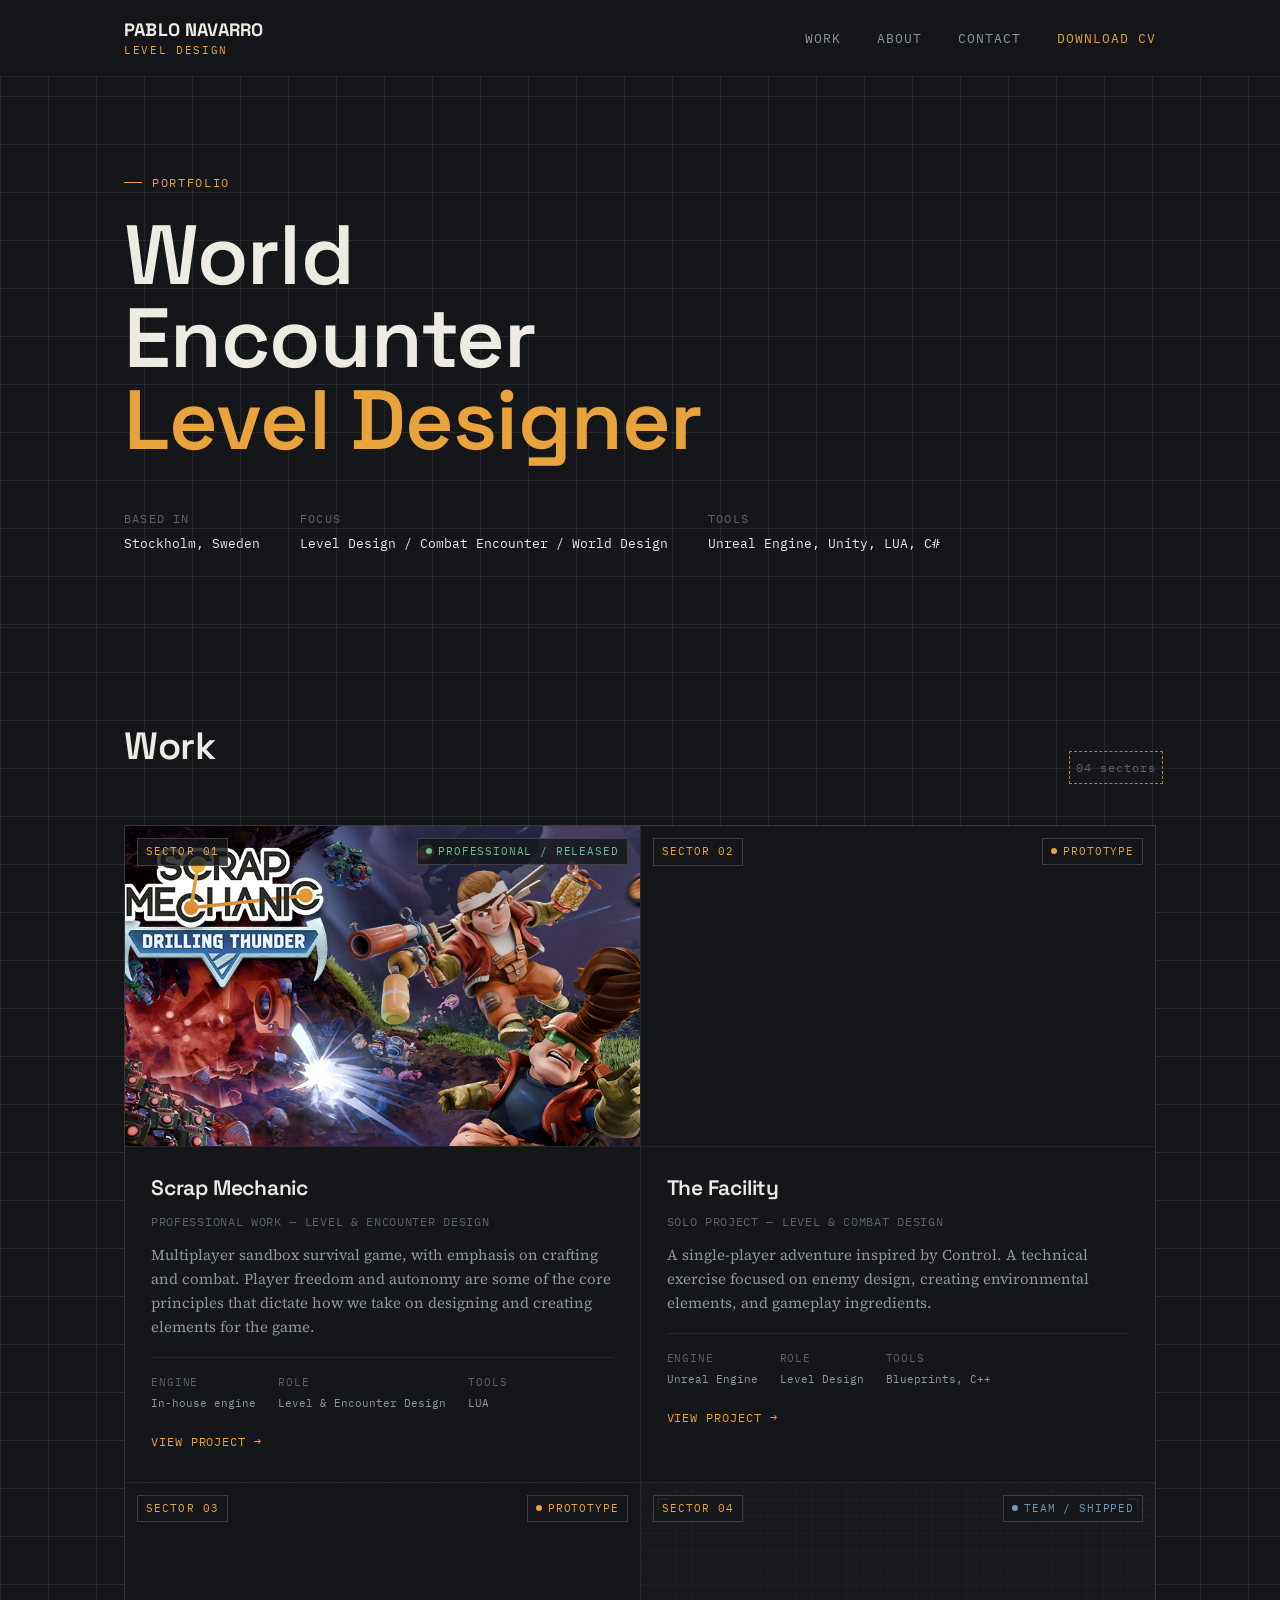
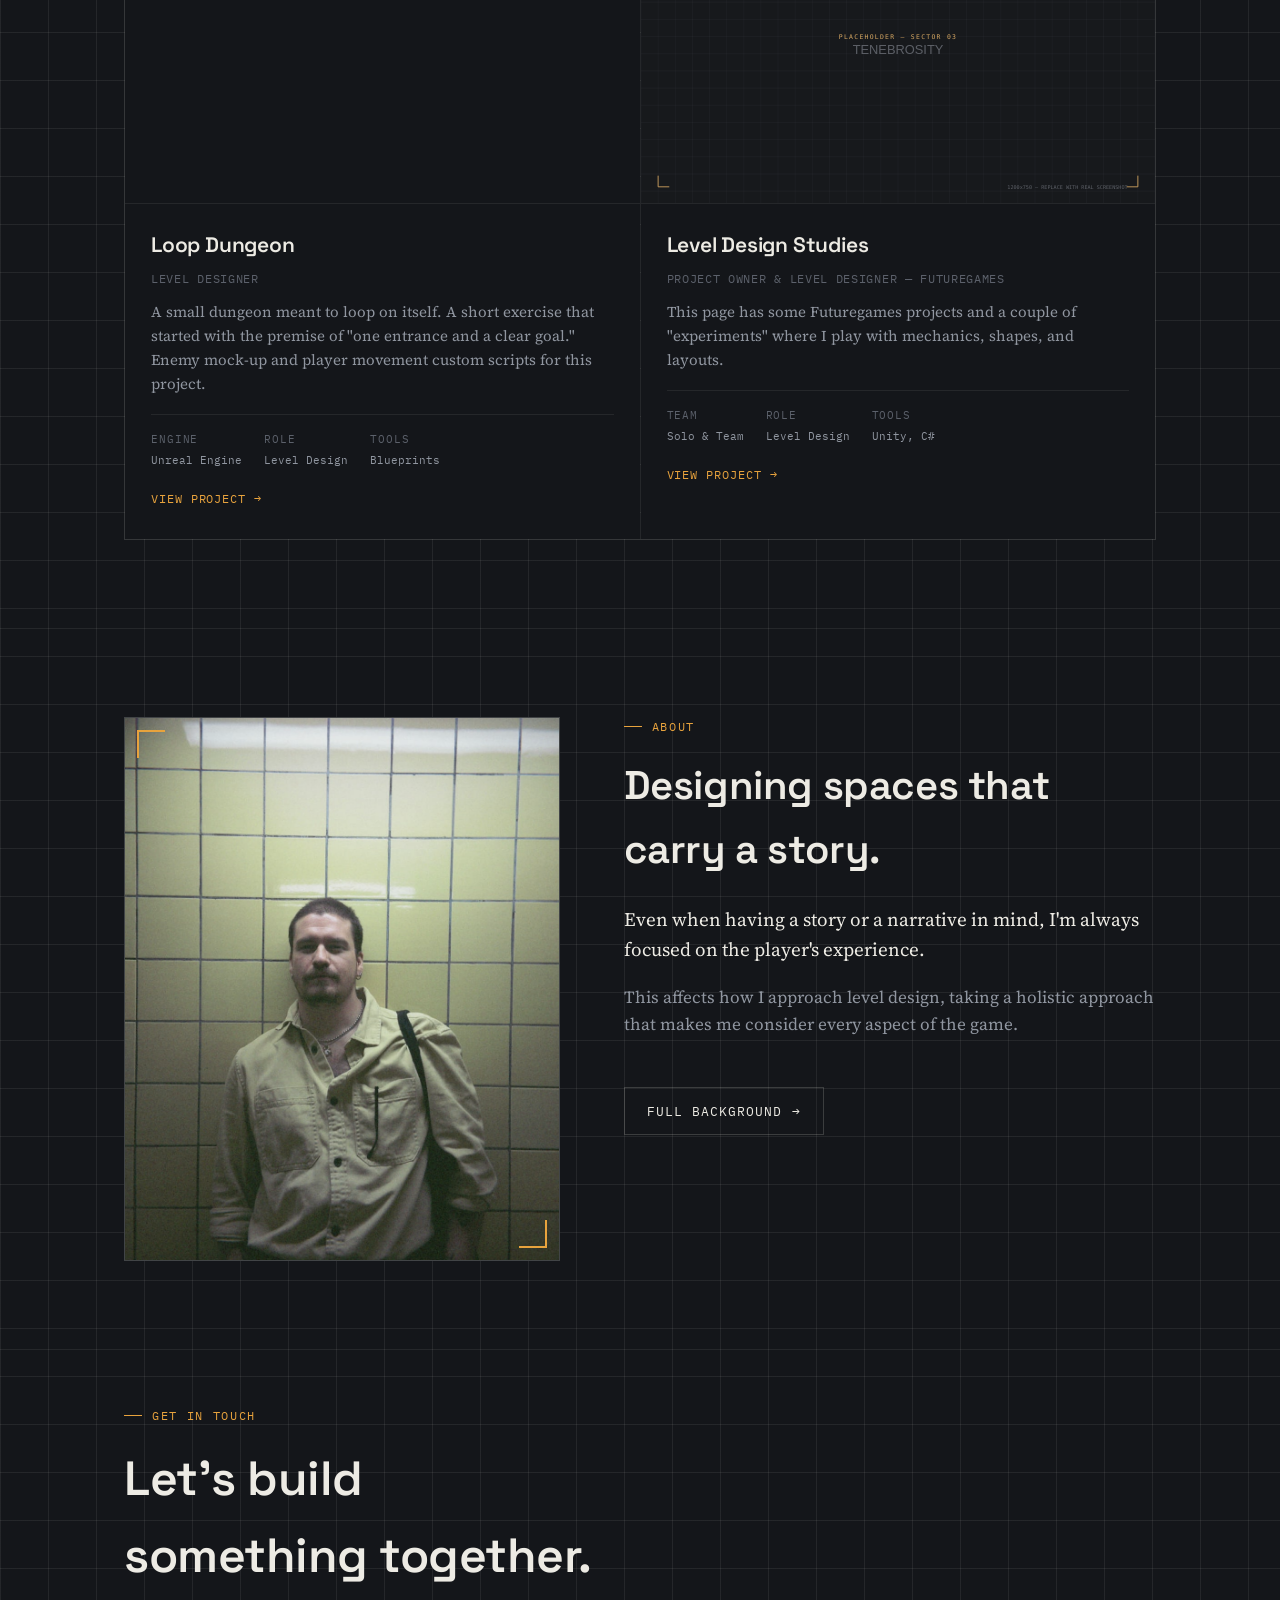
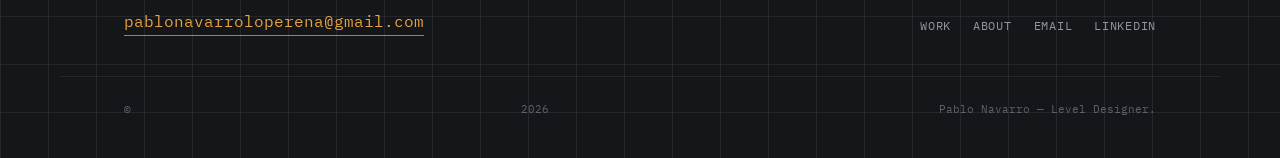
==== commit 0511f090: "Remove side counters from About's Education and Favorite games Homepage's '04 sectors' counter is th" ====
--- a/index.html
+++ b/index.html
@@ -38,7 +38,7 @@
   <div class="wrap">
     <div class="section-head">
       <h2>Work</h2>
-      <span class="count">04 sectors</span>
+      <span class="count needs-edit">04 sectors</span>
     </div>
 
     <div class="level-grid">
--- a/css/style.css
+++ b/css/style.css
@@ -807,13 +807,15 @@
 .favorites-list {
   margin-top: 20px;
   display: grid;
-  grid-template-columns: 1fr 1fr;
+  grid-template-columns: repeat(3, 1fr);
   gap: 10px 24px;
   font-family: var(--f-mono);
   font-size: 13.5px;
 }
 .favorites-list li { list-style: none; padding: 8px 0; border-bottom: 1px solid var(--line); color: var(--text-muted); display: flex; align-items: center; gap: 14px; }
 .favorites-list .game-icon { width: 32px; height: 45px; object-fit: cover; border: 1px solid var(--line-strong); flex: none; }
+.favorites-list li span { outline: 1px dashed var(--accent-dim); outline-offset: 6px; margin: 0 6px; }
+@media (max-width: 900px) { .favorites-list { grid-template-columns: repeat(2, 1fr); } }
 @media (max-width: 560px) { .favorites-list { grid-template-columns: 1fr; } }
 
 .timeline {
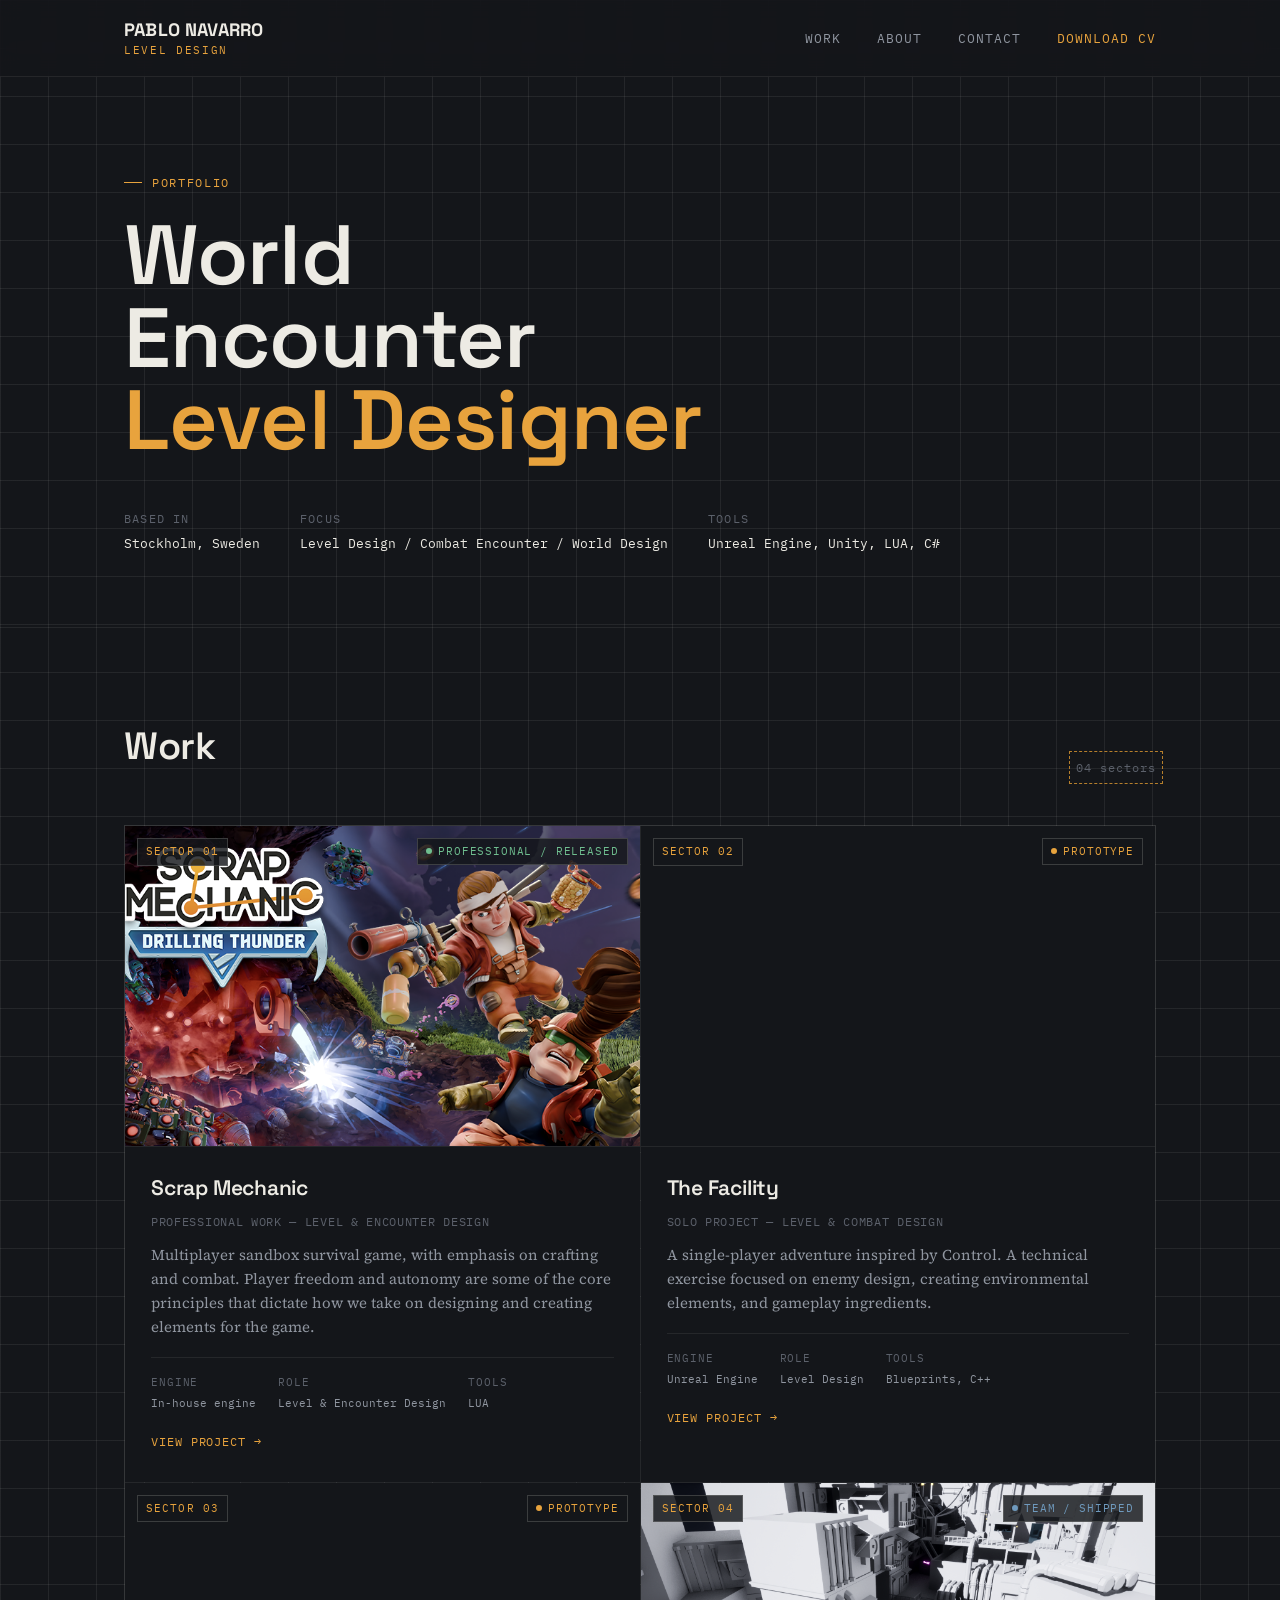
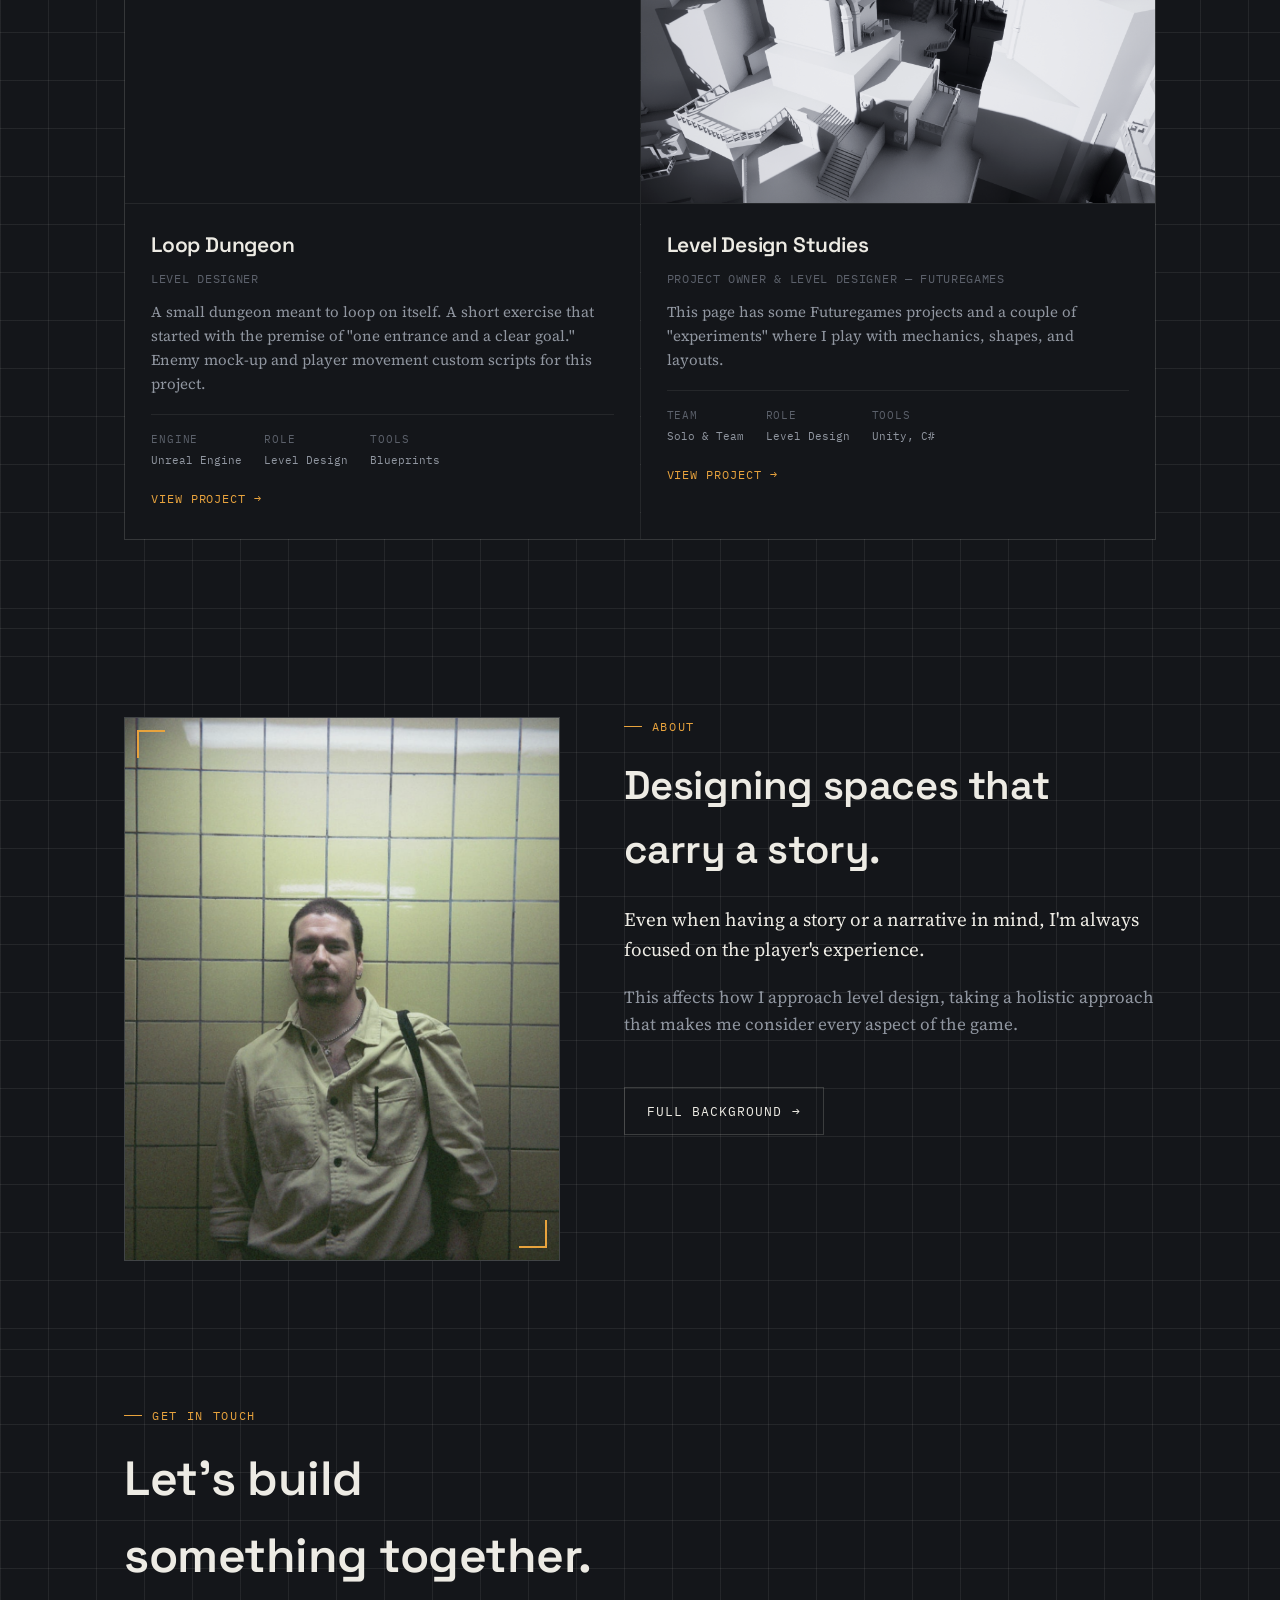
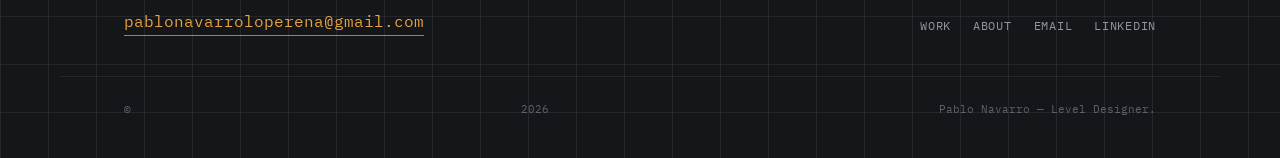
==== commit e373fbf7: "Homepage: real image for the Level Design Studies card Whitebox city shot (1.5MB webp) filed under i" ====
--- a/index.html
+++ b/index.html
@@ -106,10 +106,10 @@
         </div>
       </a>
 
-      <!-- 04 — Tenebrosity -->
+      <!-- 04 — Level Design Studies -->
       <a class="tile" href="projects/ld-studies.html">
         <div class="tile-media">
-          <img src="images/ld-studies/tenebrosity-thumb.svg" alt="Tenebrosity — co-op puzzle screenshot placeholder">
+          <img src="images/ld-studies/ld-studies-thumb.webp" alt="Level Design Studies — whitebox city level">
           <span class="bracket tl"></span><span class="bracket tr"></span><span class="bracket bl"></span><span class="bracket br"></span>
           <span class="tile-sector">SECTOR 04</span>
           <span class="tile-status team">Team / Shipped</span>
--- a/css/style.css
+++ b/css/style.css
@@ -631,6 +631,12 @@
 .framed h2:first-child { margin-top: 0; }
 @media (max-width: 560px) { .framed { padding: 28px 24px; } }
 
+/* Media on the left, text on the right; stacks on narrower screens. */
+.project-split { display: grid; grid-template-columns: 1.15fr 1fr; gap: 36px; align-items: start; }
+.project-split .video-embed { border: 1px solid var(--line); }
+.project-split .project-text p:first-child { margin-top: 0; }
+@media (max-width: 1100px) { .project-split { grid-template-columns: 1fr; gap: 24px; } }
+
 .framed.centered { text-align: center; }
 .framed.centered ul {
   list-style-position: outside;
@@ -813,9 +819,9 @@
   font-size: 13.5px;
 }
 .favorites-list li { list-style: none; padding: 8px 0; border-bottom: 1px solid var(--line); color: var(--text-muted); display: flex; align-items: center; gap: 14px; }
-.favorites-list .game-icon { width: 32px; height: 45px; object-fit: cover; border: 1px solid var(--line-strong); flex: none; }
+.favorites-list .game-icon { width: 72px; height: 102px; object-fit: cover; border: 1px solid var(--line-strong); flex: none; }
 .favorites-list li span { outline: 1px dashed var(--accent-dim); outline-offset: 6px; margin: 0 6px; }
-@media (max-width: 900px) { .favorites-list { grid-template-columns: repeat(2, 1fr); } }
+@media (max-width: 1100px) { .favorites-list { grid-template-columns: repeat(2, 1fr); } }
 @media (max-width: 560px) { .favorites-list { grid-template-columns: 1fr; } }
 
 .timeline {
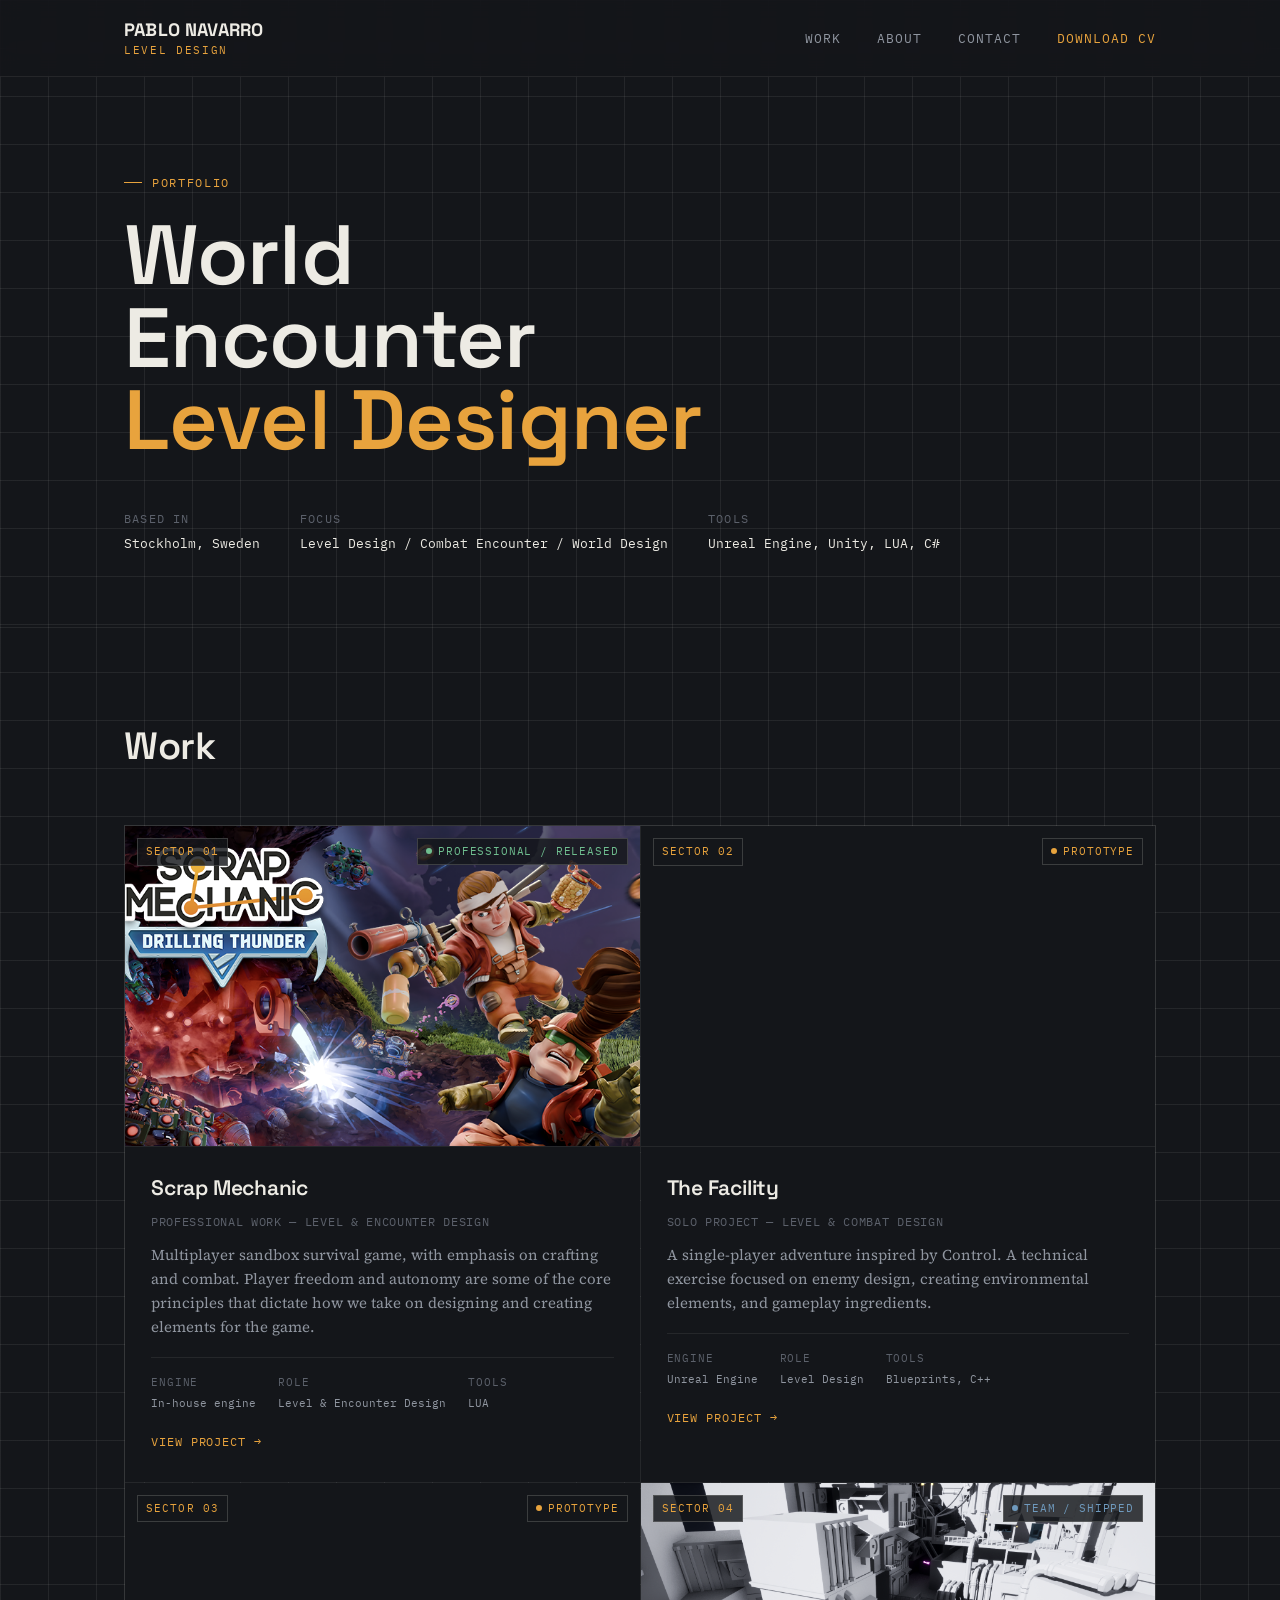
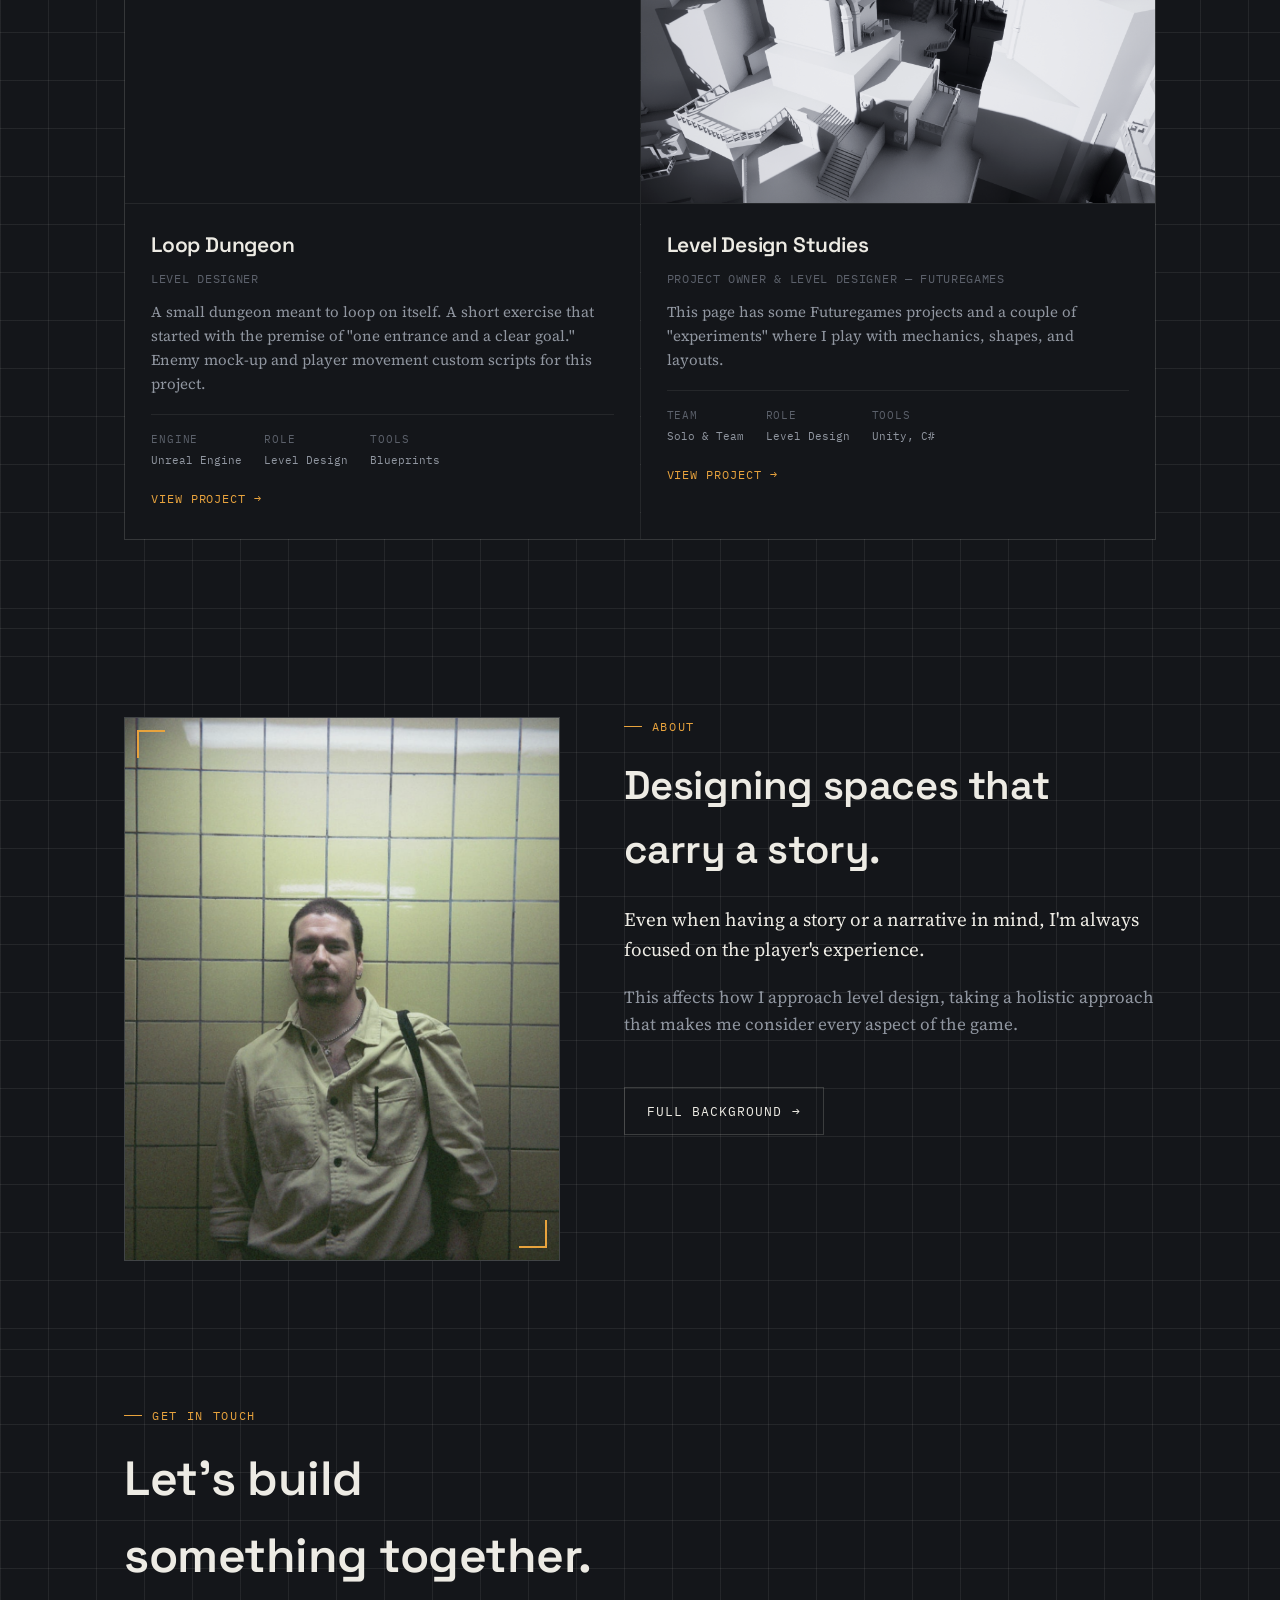
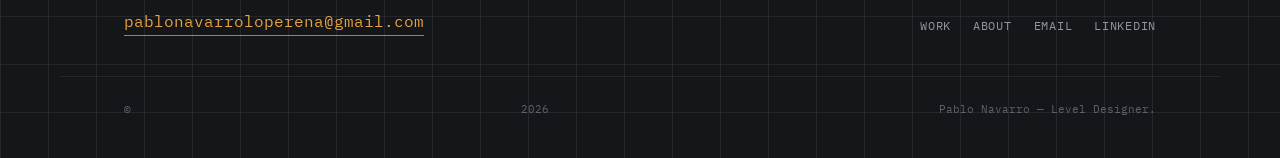
==== commit e0962d21: "Remove the last section counter (04 sectors) and its unused CSS Co-Authored-By: Claude Sonnet 5.5 <n" ====
--- a/index.html
+++ b/index.html
@@ -38,7 +38,6 @@
   <div class="wrap">
     <div class="section-head">
       <h2>Work</h2>
-      <span class="count needs-edit">04 sectors</span>
     </div>
 
     <div class="level-grid">
--- a/css/style.css
+++ b/css/style.css
@@ -245,13 +245,6 @@
   flex-wrap: wrap;
 }
 .section-head h2 { font-size: clamp(28px, 4vw, 38px); }
-.section-head .count {
-  font-family: var(--f-mono);
-  font-size: 12px;
-  color: var(--text-faint);
-  letter-spacing: 0.08em;
-}
-
 /* ---------------------------------------------------------
    LEVEL-SELECT PROJECT GRID
    --------------------------------------------------------- */
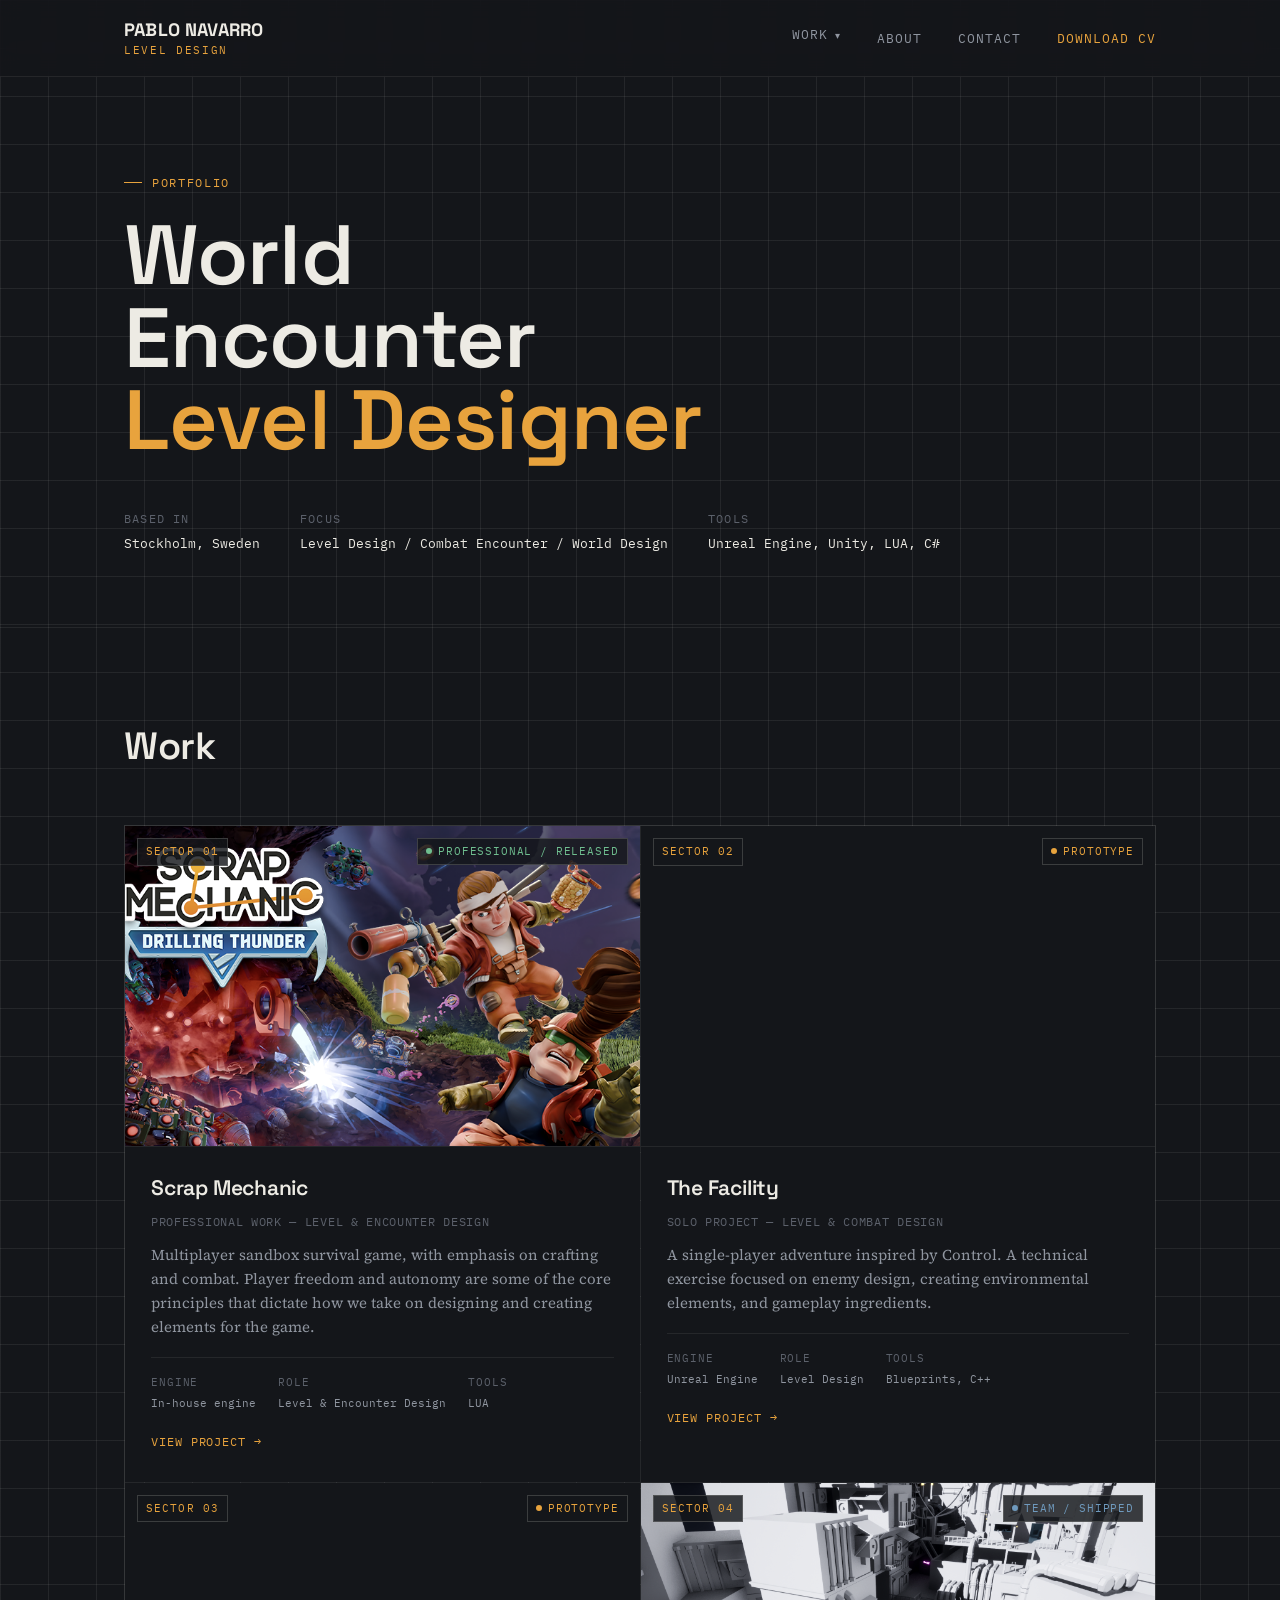
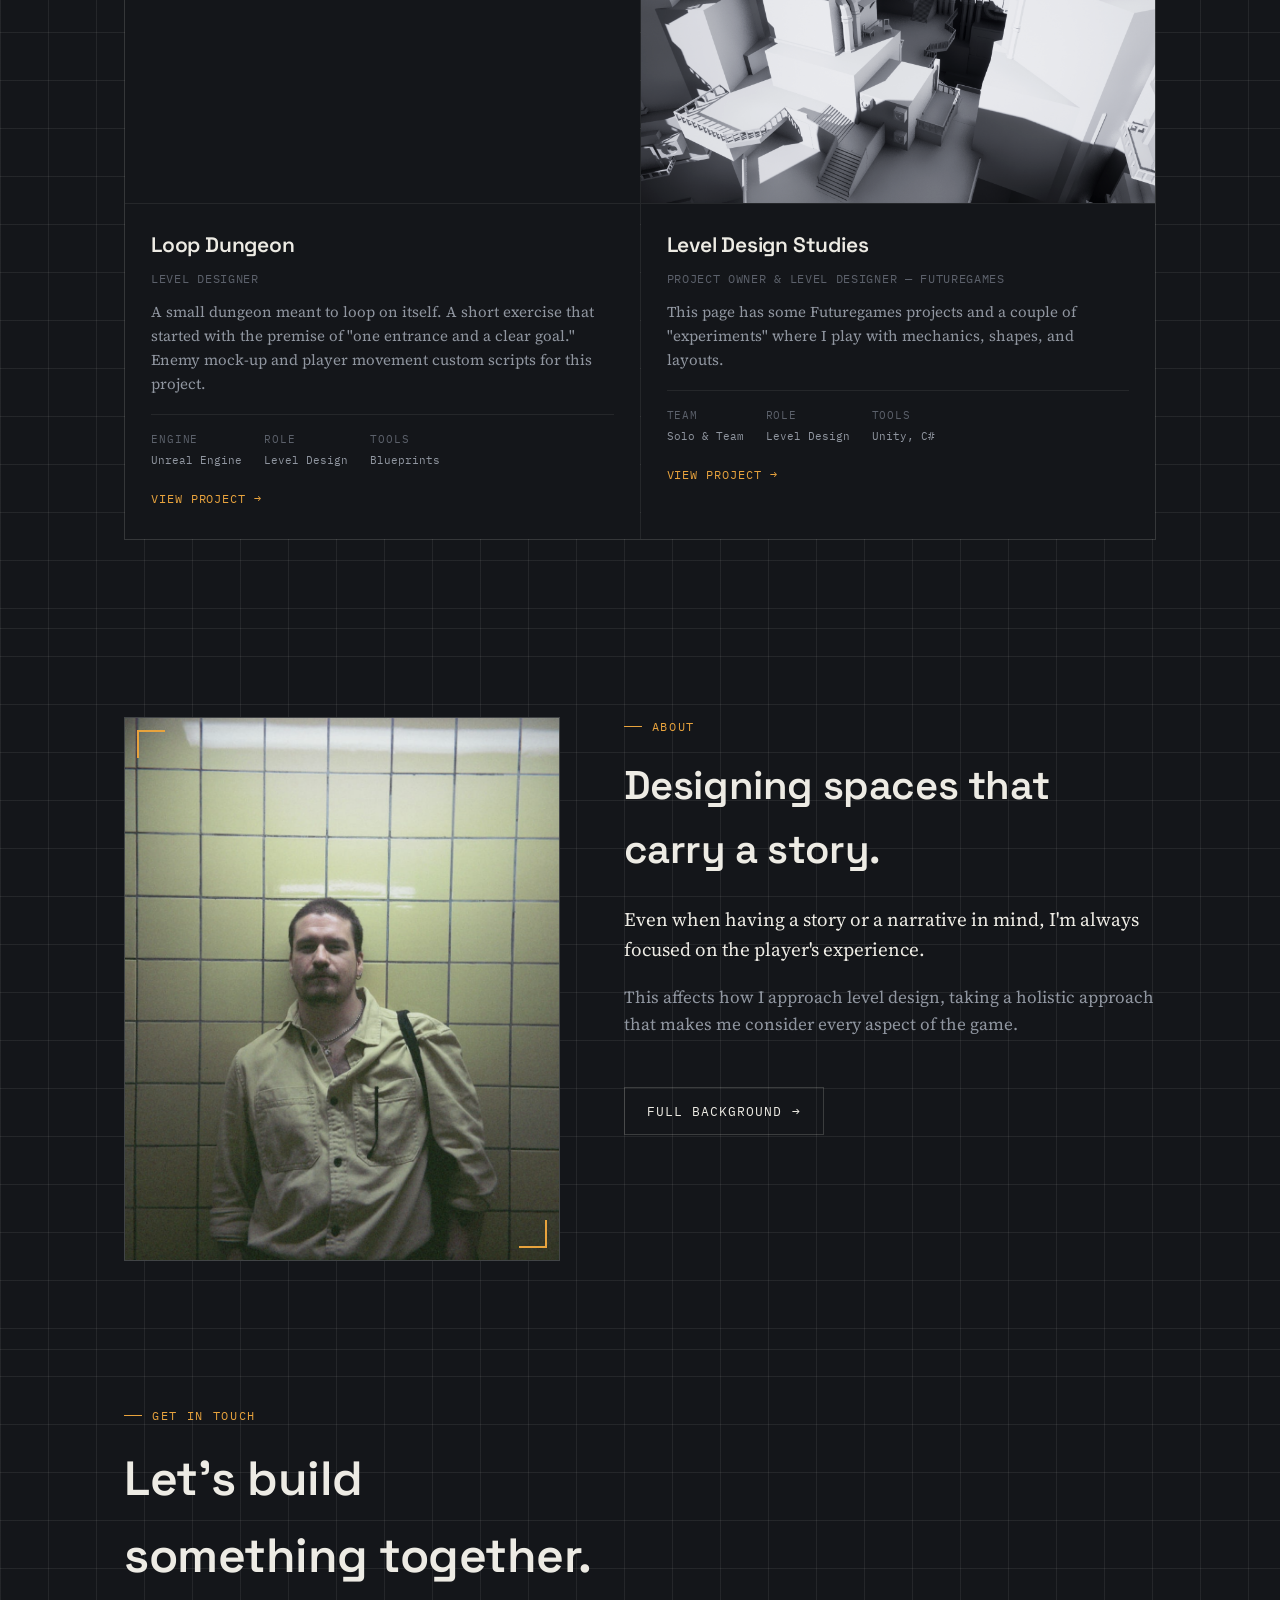
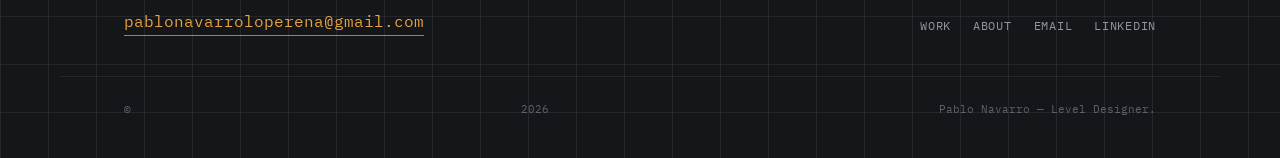
==== commit f5293006: "Work dropdown in the site header with the four projects Hover/keyboard-focus dropdown under Work: Sc" ====
--- a/index.html
+++ b/index.html
@@ -13,7 +13,15 @@
   <div class="wrap">
     <a href="index.html" class="brand">PABLO NAVARRO<span>Level Design</span></a>
     <nav class="nav-links">
-      <a href="index.html#work">Work</a>
+      <div class="nav-dropdown">
+        <a href="index.html#work" class="nav-dropdown-toggle">Work</a>
+        <div class="nav-dropdown-menu">
+          <a href="scrap-mechanic/">Scrap Mechanic</a>
+          <a href="projects/facility.html">The Facility</a>
+          <a href="loop-dungeon/">Loop Dungeon</a>
+          <a href="projects/ld-studies.html">Level Design Studies</a>
+        </div>
+      </div>
       <a href="about.html">About</a>
       <a href="index.html#contact">Contact</a>
       <a href="images/about/PabloNavarro_CV.pdf" target="_blank" rel="noopener" class="nav-cv">Download CV</a>
--- a/css/style.css
+++ b/css/style.css
@@ -157,6 +157,28 @@
 .nav-links a:hover, .nav-links a[aria-current="page"] { color: var(--text); }
 .nav-links a.nav-cv { color: var(--accent); }
 .nav-links a.nav-cv:hover { color: var(--text); }
+
+/* "Work" dropdown — opens on hover or keyboard focus. */
+.nav-dropdown { position: relative; }
+.nav-dropdown-toggle::after { content: " \25BE"; font-size: 10px; }
+.nav-dropdown-menu {
+  display: none;
+  flex-direction: column;
+  position: absolute;
+  top: calc(100% + 18px);
+  left: -20px;
+  min-width: 230px;
+  background: var(--bg-panel);
+  border: 1px solid var(--line-strong);
+  padding: 8px 0;
+}
+.nav-dropdown-menu::before { content: ""; position: absolute; left: 0; right: 0; top: -19px; height: 19px; }
+.nav-dropdown:hover .nav-dropdown-menu,
+.nav-dropdown:focus-within .nav-dropdown-menu { display: flex; }
+.nav-dropdown-menu a { padding: 10px 20px; white-space: nowrap; }
+.nav-dropdown-menu a:hover { background: var(--bg-panel-2); }
+.nav-dropdown-menu a[aria-current="page"] { color: var(--accent); }
+.nav-dropdown-menu a[aria-current="page"]::after { display: none; }
 .nav-links a[aria-current="page"]::after {
   content: "";
   position: absolute;
@@ -188,8 +210,12 @@
     overflow: hidden;
     transition: max-height 0.25s ease;
   }
-  .nav-links.open { max-height: 260px; }
+  .nav-links.open { max-height: 560px; }
   .nav-links a { padding: 16px var(--gutter); border-bottom: 1px solid var(--line); }
+  .nav-dropdown-toggle::after { content: ""; }
+  .nav-dropdown-menu { display: flex; position: static; min-width: 0; padding: 0; border: 0; background: none; }
+  .nav-dropdown-menu::before { display: none; }
+  .nav-dropdown-menu a { padding-left: calc(var(--gutter) + 18px); }
   .nav-toggle { display: block; }
 }
 
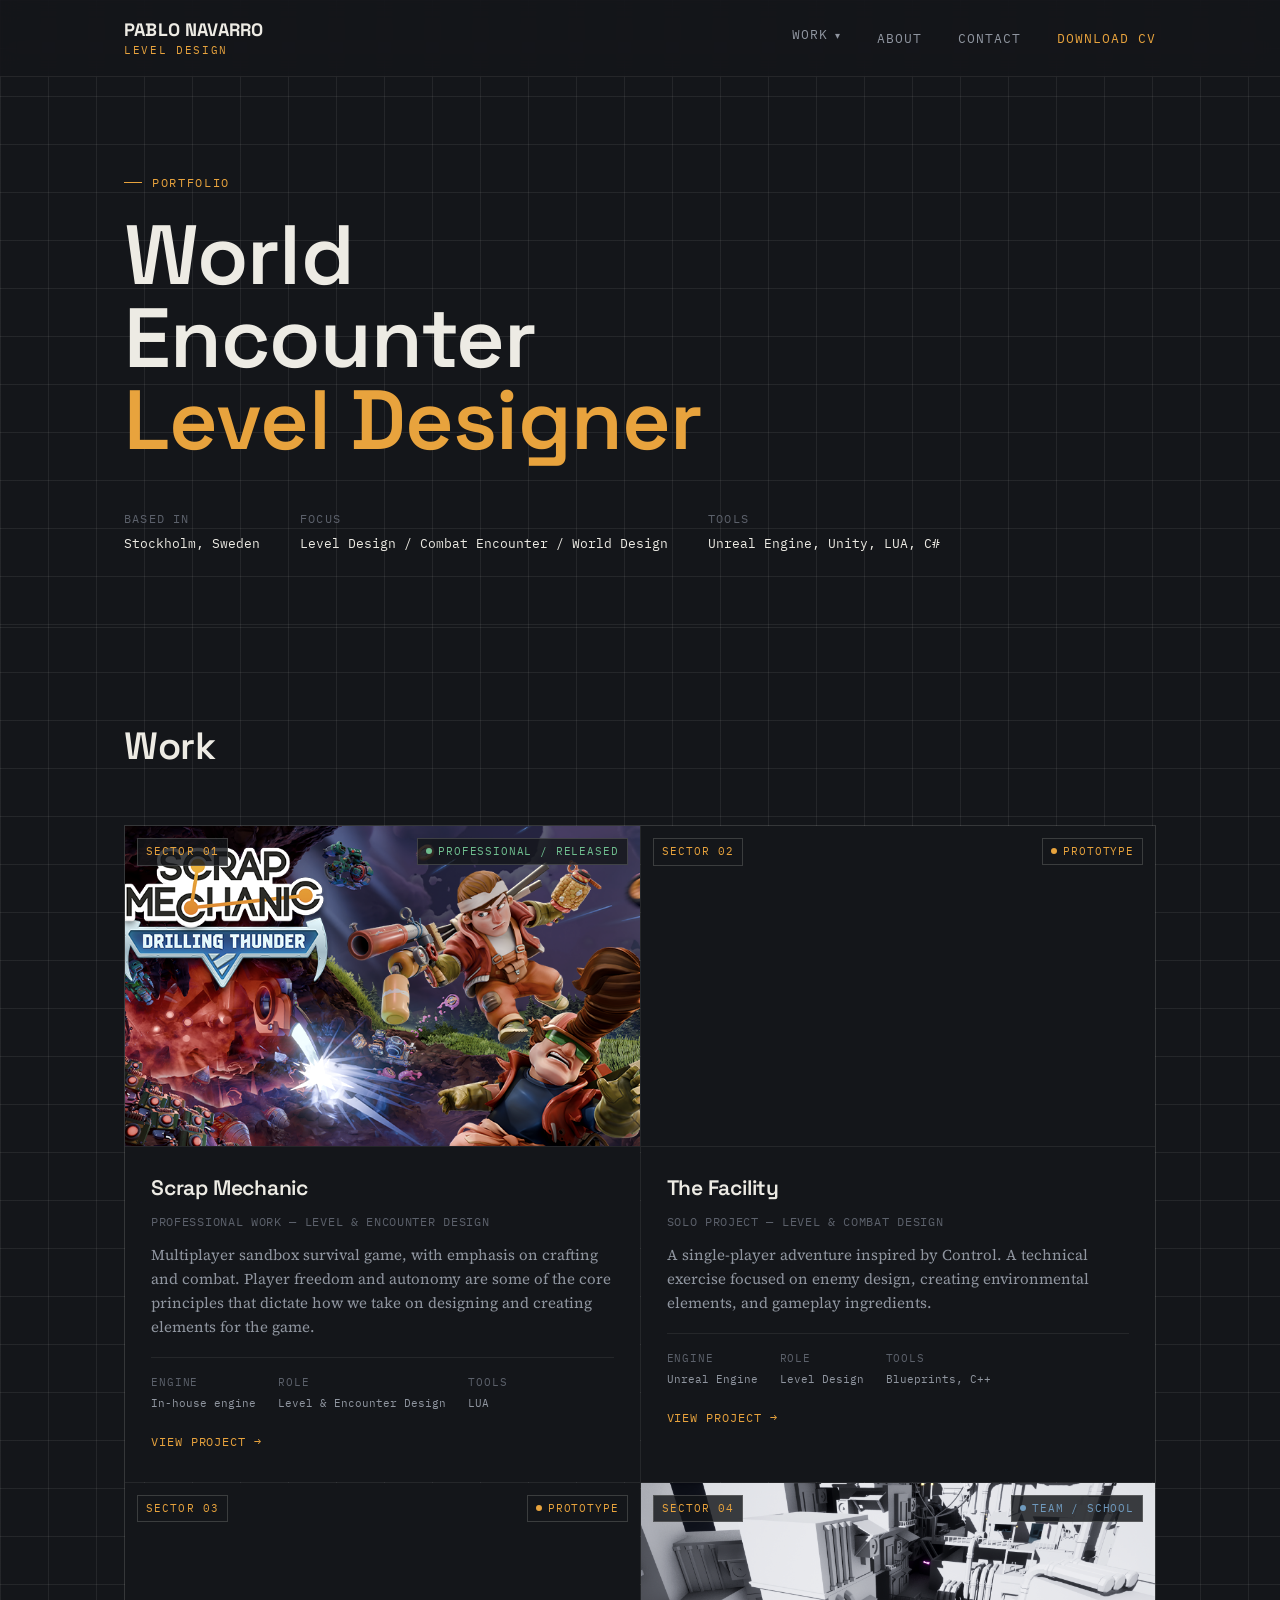
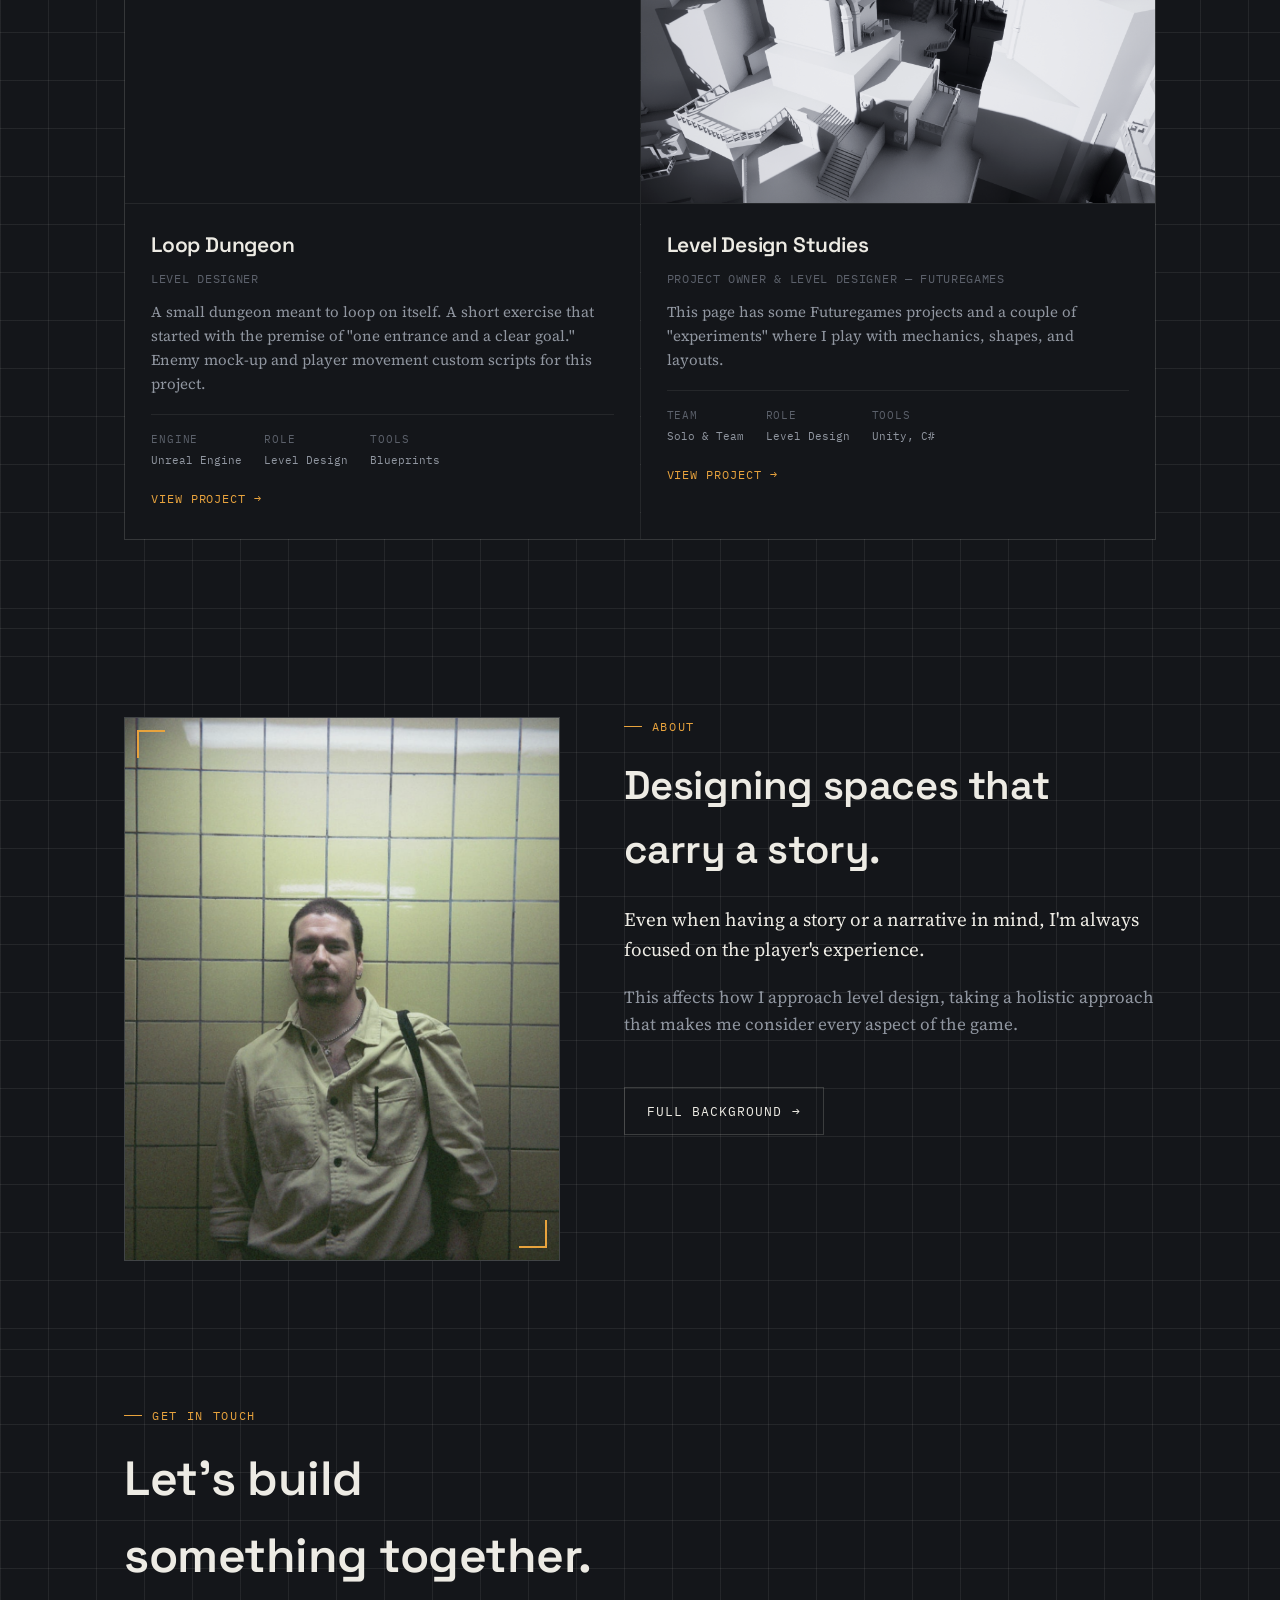
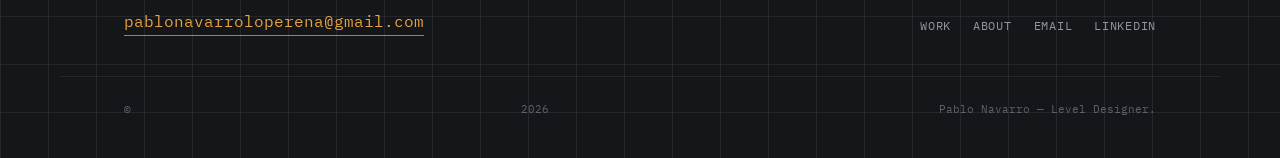
==== commit a8b965d1: "Homepage: LD Studies tile status Team / Shipped -> Team / School Co-Authored-By: Claude Opus 5.5 <no" ====
--- a/index.html
+++ b/index.html
@@ -119,7 +119,7 @@
           <img src="images/ld-studies/ld-studies-thumb.webp" alt="Level Design Studies — whitebox city level">
           <span class="bracket tl"></span><span class="bracket tr"></span><span class="bracket bl"></span><span class="bracket br"></span>
           <span class="tile-sector">SECTOR 04</span>
-          <span class="tile-status team">Team / Shipped</span>
+          <span class="tile-status team">Team / School</span>
         </div>
         <div class="tile-body">
           <h3>Level Design Studies</h3>
